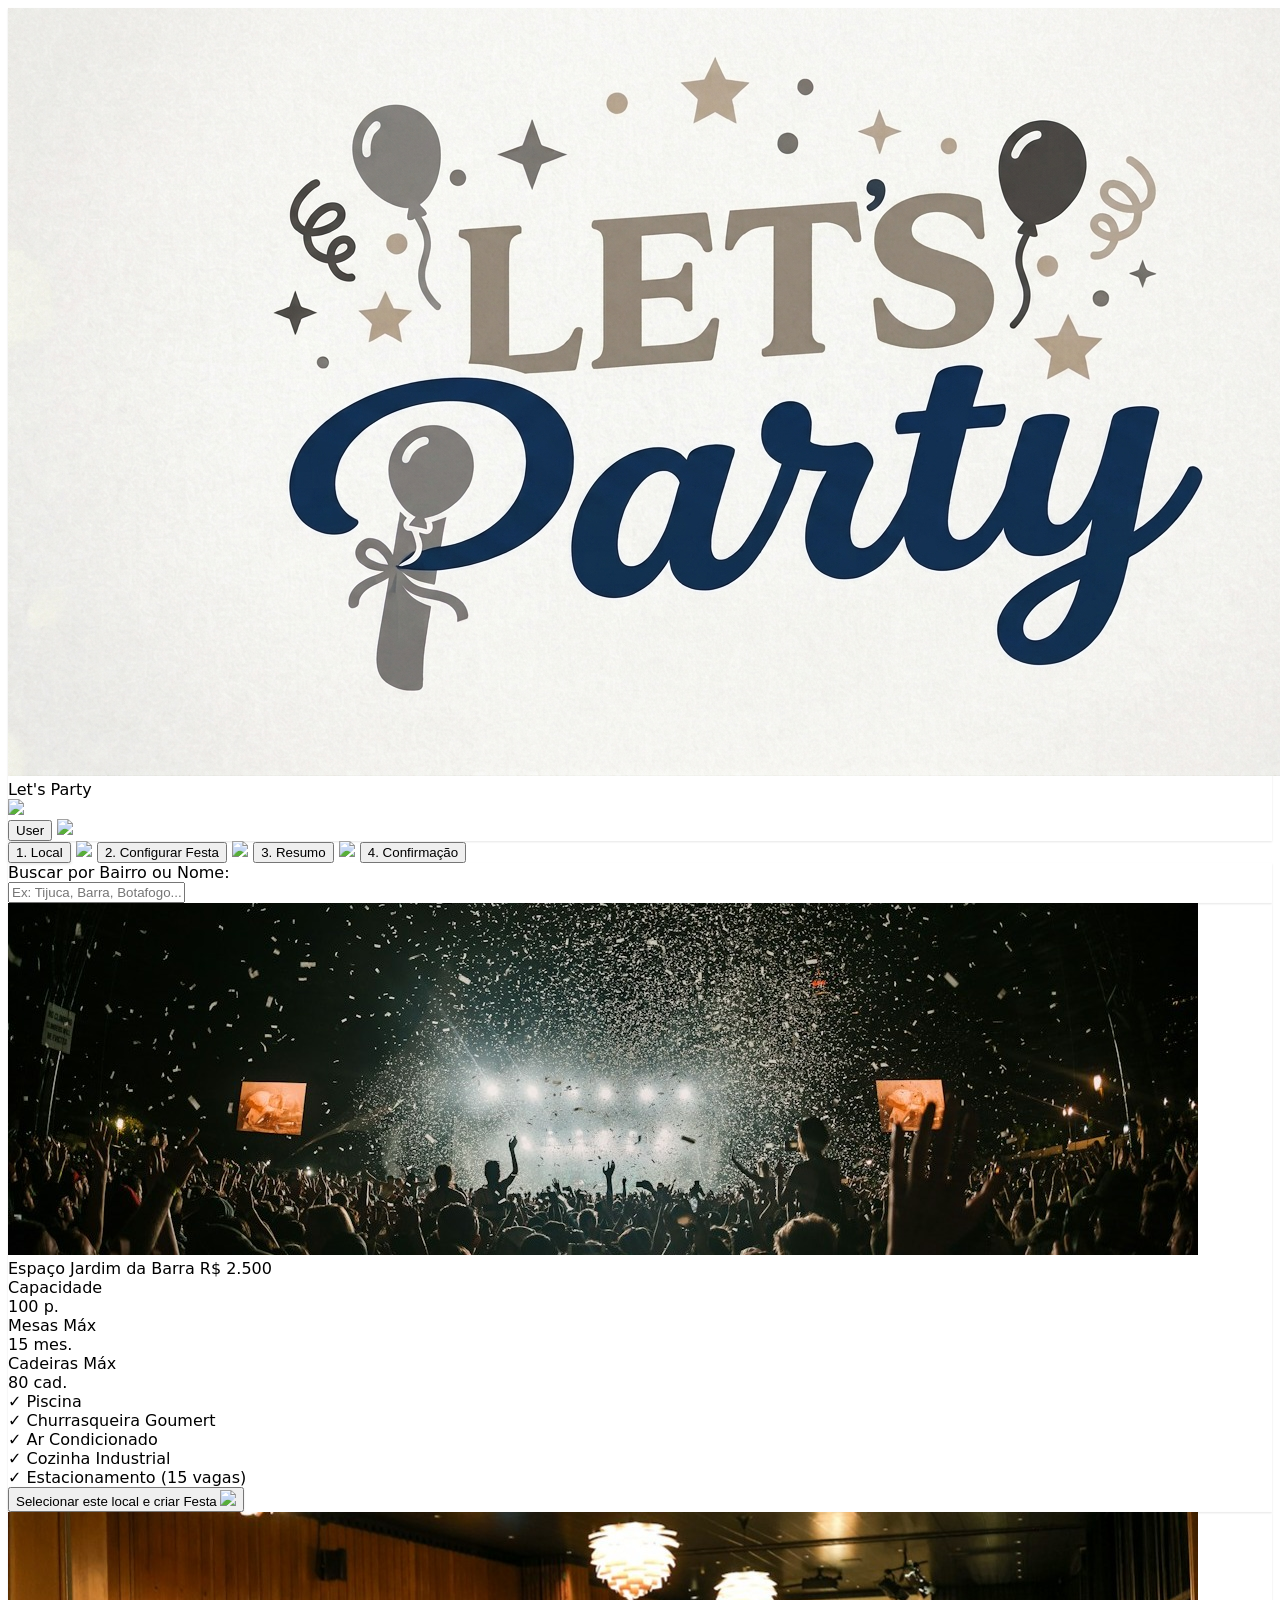
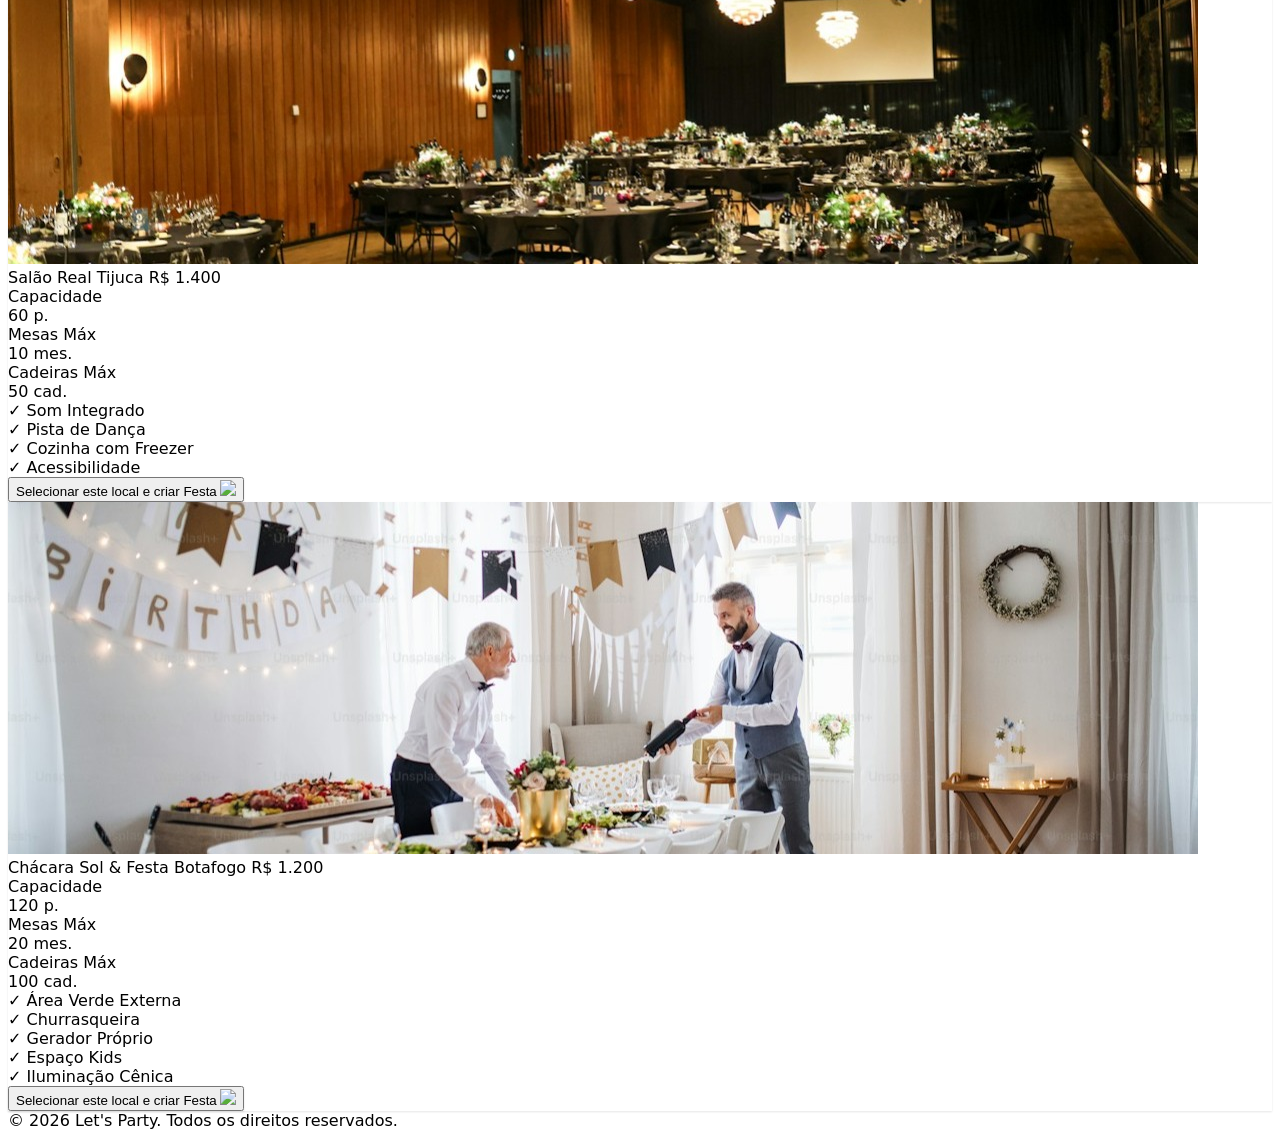
==== index.html @ 1a9d52a6 "initial commit" ====
<!DOCTYPE html>
<html lang="en">
<head>
	<meta charset="UTF-8">
	<meta name="viewport" content="width=device-width, initial-scale=1.0">
	<title> Home </title>
	<script src="https://cdn.tailwindcss.com"></script>
	<style>
		body {
			font-family: system-ui;
		}
	</style>
</head>
<body>
		<div class="flex flex-col bg-white">
		<div class="self-stretch bg-white overflow-hidden">
			<div class="flex flex-col items-center self-stretch bg-white pb-6">
				<nav class="flex justify-between items-center self-stretch bg-white pb-[1px] px-4 mb-8" style="box-shadow: 0px 1px 2px #0000001A">
					<img src="img/logo.jpg" class="w-[101px] h-14 rounded-[70px] object-fill" alt="logo">
					<div class="flex flex-col shrink-0 items-start px-3.5">
						<span class="text-zinc-900 text-sm font-bold" >
							Let's Party
						</span>
					</div>
					<div class="flex shrink-0 items-center py-0.5 px-[3px] gap-[23px]">
						<img
							src="https://storage.googleapis.com/tagjs-prod.appspot.com/v1/6r6skCPVvZ/e12zshut_expires_30_days.png" 
							class="w-[38px] h-[54px] object-fill"
						/>
						<div class="flex shrink-0 items-center py-[5px] rounded-[10px] border border-solid border-zinc-200">
							<button class="flex flex-col shrink-0 items-start bg-zinc-900 text-left py-3 px-[7px] ml-[15px] rounded-[37282700px] border-0">
								<span class="text-white text-xs font-bold" >
									User
								</span>
							</button>
							<img
								src="https://storage.googleapis.com/tagjs-prod.appspot.com/v1/6r6skCPVvZ/jqbr83jb_expires_30_days.png" 
								class="w-[30px] h-[30px] mr-1 rounded-[10px] object-fill"
							/>
						</div>
					</div>
				</nav>


				<div class="items-start self-stretch relative mb-[201px] mx-[111px]">
					<div class="flex flex-col self-stretch gap-6">
						<div class="flex items-center self-stretch bg-white py-[13px] px-1.5 mr-[26px] gap-2 rounded-xl border border-solid border-zinc-200">
							<button class="flex flex-col shrink-0 items-start bg-zinc-900 text-left py-2 px-3.5 rounded-lg border border-solid border-zinc-900" style="box-shadow: 0px 1px 3px #0000001A">
								<span class="text-white text-xs font-bold" >
									1. Local
								</span>
							</button>
							<img
								src="https://storage.googleapis.com/tagjs-prod.appspot.com/v1/6r6skCPVvZ/qtqlobre_expires_30_days.png" 
								class="w-3.5 h-3.5 rounded-xl object-fill"
							/>
							<button class="flex flex-col shrink-0 items-start bg-white text-left py-2 px-3.5 rounded-lg border border-solid border-zinc-200">
								<span class="text-zinc-900 text-xs font-bold" >
									2. Configurar Festa
								</span>
							</button>
							<img
								src="https://storage.googleapis.com/tagjs-prod.appspot.com/v1/6r6skCPVvZ/0ocfm7xq_expires_30_days.png" 
								class="w-3.5 h-3.5 rounded-xl object-fill"
							/>
							<button class="flex flex-col shrink-0 items-start bg-white text-left py-2 px-3.5 rounded-lg border border-solid border-zinc-200">
								<span class="text-zinc-900 text-xs font-bold" >
									3. Resumo
								</span>
							</button>
							<img
								src="https://storage.googleapis.com/tagjs-prod.appspot.com/v1/6r6skCPVvZ/tfhwa6js_expires_30_days.png" 
								class="w-3.5 h-3.5 rounded-xl object-fill"
							/>
							<button class="flex flex-col shrink-0 items-start bg-white text-left py-2 px-3.5 rounded-lg border border-solid border-zinc-200">
								<span class="text-zinc-900 text-xs font-bold" >
									4. Confirmação
								</span>
							</button>
						</div>
						<div class="self-stretch pt-6">
							<div class="self-stretch bg-neutral-50 pt-[37px] pb-[21px] px-[21px] mb-[75px] rounded-2xl border border-solid border-zinc-200" style="box-shadow: 0px 1px 2px #0000001A">
								<div class="flex flex-col self-stretch bg-white py-[17px] pl-[17px] gap-1 rounded-xl border border-solid border-zinc-200">
									<div class="flex flex-col items-start self-stretch">
										<span class="text-[#3F3F47] text-xs" >
											Buscar por Bairro ou Nome:
										</span>
									</div>
									<input type="text" placeholder="Ex: Tijuca, Barra, Botafogo..." class="self-stretch text-zinc-900 bg-neutral-50 text-xs py-2.5 px-[33px] rounded-lg border border-solid border-zinc-300">
								</div>
							</div>
							<div class="flex items-center self-stretch mb-[367px] gap-6">
								<div class="flex flex-1 flex-col bg-neutral-50 p-[1px] rounded-2xl border border-solid border-zinc-200" style="box-shadow: 0px 1px 2px #0000001A">
									<div class="flex flex-col items-start self-stretch">
										<img src="img/evento1.jpeg" class="w-[595px] h-44 object-fill">
										<div class="self-stretch p-5">
											<div class="flex justify-between items-center self-stretch">
												<span class="text-zinc-900 text-base font-bold" >
													Espaço Jardim da Barra
												</span>
												<span class="text-zinc-900 text-sm font-bold" >
													R$ 2.500
												</span>
											</div>
											<div class="flex items-center self-stretch pt-3 gap-[9px]">
												<div class="bg-white w-[179px] p-[9px] rounded-lg border border-solid border-zinc-200">
													<div class="flex flex-col items-center self-stretch">
														<span class="text-[#71717B] text-[11px]" >
															Capacidade
														</span>
													</div>
													<div class="flex flex-col items-center self-stretch">
														<span class="text-zinc-900 text-[11px] font-bold" >
															100 p.
														</span>
													</div>
												</div>
												<div class="bg-white w-[179px] p-[9px] rounded-lg border border-solid border-zinc-200">
													<div class="flex flex-col items-center self-stretch">
														<span class="text-[#71717B] text-[11px]" >
															Mesas Máx
														</span>
													</div>
													<div class="flex flex-col items-center self-stretch">
														<span class="text-zinc-900 text-[11px] font-bold" >
															15 mes.
														</span>
													</div>
												</div>
												<div class="bg-white w-[179px] p-[9px] rounded-lg border border-solid border-zinc-200">
													<div class="flex flex-col items-center self-stretch">
														<span class="text-[#71717B] text-[11px]" >
															Cadeiras Máx
														</span>
													</div>
													<div class="flex flex-col items-center self-stretch">
														<span class="text-zinc-900 text-[11px] font-bold" >
															80 cad.
														</span>
													</div>
												</div>
											</div>
											<div class="flex flex-col items-start self-stretch pt-3 gap-1">
												<div class="flex justify-between items-center w-[422px]">
													<div class="w-[206px]">
														<div class="flex flex-col items-start self-stretch">
															<div class="flex flex-col items-start bg-white py-[3px] px-[9px] rounded border border-solid border-zinc-200">
																<span class="text-[#3F3F47] text-[10px]" >
																	✓ Piscina
																</span>
															</div>
															<div class="flex flex-col items-end self-stretch">
																<div class="flex flex-col items-center relative">
																	<div class="flex flex-col items-start bg-white py-[3px] px-2 rounded border border-solid border-zinc-200">
																		<span class="text-[#3F3F47] text-[10px]" >
																			✓ Churrasqueira Goumert
																		</span>
																	</div>
																	<div class="flex flex-1 flex-col items-start bg-white absolute top-0 bottom-0 right-[-102px] py-[3px] px-2 rounded border border-solid border-zinc-200">
																		<span class="text-[#3F3F47] text-[10px]" >
																			✓ Ar Condicionado
																		</span>
																	</div>
																</div>
															</div>
														</div>
													</div>
													<div class="flex flex-col shrink-0 items-start bg-white py-[3px] px-2 rounded border border-solid border-zinc-200">
														<span class="text-[#3F3F47] text-[10px]" >
															✓ Cozinha Industrial
														</span>
													</div>
												</div>
												<div class="flex flex-col items-start bg-white py-[3px] px-[9px] rounded border border-solid border-zinc-200">
													<span class="text-[#3F3F47] text-[10px]" >
														✓ Estacionamento (15 vagas)
													</span>
												</div>
											</div>
										</div>
									</div>
									<button class="flex justify-center items-center self-stretch bg-zinc-900 text-left py-2.5 mb-5 mx-5 gap-2.5 rounded-xl border-0" style="box-shadow: 0px 1px 2px #0000001A;">
										<span class="text-white text-xs font-bold" >
											Selecionar este local e criar Festa
										</span>
										<img src="https://storage.googleapis.com/tagjs-prod.appspot.com/v1/6r6skCPVvZ/ioewtihy_expires_30_days.png" class="w-4 h-4 rounded-xl object-fill">
									</button>
								</div>

								<div class="flex flex-1 flex-col bg-neutral-50 p-[1px] rounded-2xl border border-solid border-zinc-200" style="box-shadow: 0px 1px 2px #0000001A">
									<div class="flex flex-col items-start self-stretch mb-[25px]">
										<img src="img/evento2.jpeg" class="w-[595px] h-44 object-fill">
										<div class="self-stretch p-5">
											<div class="flex justify-between items-center self-stretch">
												<span class="text-zinc-900 text-base font-bold" >
													Salão Real Tijuca
												</span>
												<span class="text-zinc-900 text-sm font-bold" >
													R$ 1.400
												</span>
											</div>
											<div class="flex items-center self-stretch pt-3">
												<div class="bg-white w-[179px] p-[9px] mr-2 rounded-lg border border-solid border-zinc-200">
													<div class="flex flex-col items-center self-stretch">
														<span class="text-[#71717B] text-[11px]" >
															Capacidade
														</span>
													</div>
													<div class="flex flex-col items-center self-stretch">
														<span class="text-zinc-900 text-[11px] font-bold" >
															60 p.
														</span>
													</div>
												</div>
												<div class="bg-white w-[179px] p-[9px] mr-[9px] rounded-lg border border-solid border-zinc-200">
													<div class="flex flex-col items-center self-stretch">
														<span class="text-[#71717B] text-[11px]" >
															Mesas Máx
														</span>
													</div>
													<div class="flex flex-col items-center self-stretch">
														<span class="text-zinc-900 text-[11px] font-bold" >
															10 mes.
														</span>
													</div>
												</div>
												<div class="bg-white w-[179px] p-[9px] rounded-lg border border-solid border-zinc-200">
													<div class="flex flex-col items-center self-stretch">
														<span class="text-[#71717B] text-[11px]" >
															Cadeiras Máx
														</span>
													</div>
													<div class="flex flex-col items-center self-stretch">
														<span class="text-zinc-900 text-[11px] font-bold" >
															50 cad.
														</span>
													</div>
												</div>
											</div>
											<div class="flex items-start self-stretch pt-3 gap-1">
												<div class="flex flex-col shrink-0 items-start bg-white py-[3px] px-[9px] rounded border border-solid border-zinc-200">
													<span class="text-[#3F3F47] text-[10px]" >
														✓ Som Integrado
													</span>
												</div>
												<div class="flex flex-col shrink-0 items-start bg-white py-[3px] px-[9px] rounded border border-solid border-zinc-200">
													<span class="text-[#3F3F47] text-[10px]" >
														✓ Pista de Dança
													</span>
												</div>
												<div class="flex flex-col shrink-0 items-start bg-white py-[3px] px-[9px] rounded border border-solid border-zinc-200">
													<span class="text-[#3F3F47] text-[10px]" >
														✓ Cozinha com Freezer
													</span>
												</div>
												<div class="flex flex-col shrink-0 items-start bg-white py-[3px] px-[9px] rounded border border-solid border-zinc-200">
													<span class="text-[#3F3F47] text-[10px]" >
														✓ Acessibilidade
													</span>
												</div>
											</div>
										</div>
									</div>
									<button class="flex justify-center items-center self-stretch bg-zinc-900 text-left py-2.5 mb-5 mx-5 gap-2.5 rounded-xl border-0" style="box-shadow: 0px 1px 2px #0000001A;">
										<span class="text-white text-xs font-bold" >
											Selecionar este local e criar Festa
										</span>
										<img src="https://storage.googleapis.com/tagjs-prod.appspot.com/v1/6r6skCPVvZ/abjq16r3_expires_30_days.png" class="w-4 h-4 rounded-xl object-fill">
									</button>
								</div>
							</div>
						</div>
					</div>
					
					<div class="flex flex-col bg-neutral-50 w-[597px] absolute bottom-[-51px] left-0 pt-[1px] rounded-2xl border border-solid border-zinc-200" style="box-shadow: 0px 1px 2px #0000001A">
						<div class="flex flex-col items-start self-stretch mx-[1px]">
							<img src="img/evento3.jpeg" class="w-[595px] h-44 object-fill">
							<div class="self-stretch p-5">
								<div class="flex justify-between items-center self-stretch">
									<span class="text-zinc-900 text-base font-bold" >
										Chácara Sol &amp; Festa Botafogo
									</span>
									<span class="text-zinc-900 text-sm font-bold" >
										R$ 1.200
									</span>
								</div>
								<div class="flex items-center self-stretch pt-3 gap-[9px]">
									<div class="bg-white w-[179px] p-[9px] rounded-lg border border-solid border-zinc-200">
										<div class="flex flex-col items-center self-stretch">
											<span class="text-[#71717B] text-[11px]" >
												Capacidade
											</span>
										</div>
										<div class="flex flex-col items-center self-stretch">
											<span class="text-zinc-900 text-[11px] font-bold" >
												120 p.
											</span>
										</div>
									</div>
									<div class="bg-white w-[179px] p-[9px] rounded-lg border border-solid border-zinc-200">
										<div class="flex flex-col items-center self-stretch">
											<span class="text-[#71717B] text-[11px]" >
												Mesas Máx
											</span>
										</div>
										<div class="flex flex-col items-center self-stretch">
											<span class="text-zinc-900 text-[11px] font-bold" >
												20 mes.
											</span>
										</div>
									</div>
									<div class="bg-white w-[179px] p-[9px] rounded-lg border border-solid border-zinc-200">
										<div class="flex flex-col items-center self-stretch">
											<span class="text-[#71717B] text-[11px]" >
												Cadeiras Máx
											</span>
										</div>
										<div class="flex flex-col items-center self-stretch">
											<span class="text-zinc-900 text-[11px] font-bold" >
												100 cad.
											</span>
										</div>
									</div>
								</div>
								<div class="flex items-start self-stretch pt-3 gap-1">
									<div class="flex flex-col shrink-0 items-start bg-white py-[3px] px-[9px] rounded border border-solid border-zinc-200">
										<span class="text-[#3F3F47] text-[10px]" >
											✓ Área Verde Externa
										</span>
									</div>
									<div class="flex flex-col shrink-0 items-start bg-white py-[3px] px-[9px] rounded border border-solid border-zinc-200">
										<span class="text-[#3F3F47] text-[10px]" >
											✓ Churrasqueira
										</span>
									</div>
									<div class="flex flex-col shrink-0 items-start bg-white py-[3px] px-[9px] rounded border border-solid border-zinc-200">
										<span class="text-[#3F3F47] text-[10px]" >
											✓ Gerador Próprio
										</span>
									</div>
									<div class="flex flex-col shrink-0 items-start bg-white py-[3px] px-[9px] rounded border border-solid border-zinc-200">
										<span class="text-[#3F3F47] text-[10px]" >
											✓ Espaço Kids
										</span>
									</div>
									<div class="flex flex-col shrink-0 items-start bg-white py-[3px] px-[9px] rounded border border-solid border-zinc-200">
										<span class="text-[#3F3F47] text-[10px]" >
											✓ Iluminação Cênica
										</span>
									</div>
								</div>
							</div>
						</div>
						<button class="flex justify-center items-center self-stretch bg-zinc-900 text-left py-2.5 mb-[21px] mx-[21px] gap-2.5 rounded-xl border-0" style="box-shadow: 0px 1px 2px #0000001A;">
							<span class="text-white text-xs font-bold">
								Selecionar este local e criar Festa
							</span>
							<img src="https://storage.googleapis.com/tagjs-prod.appspot.com/v1/6r6skCPVvZ/abjq16r3_expires_30_days.png" class="w-4 h-4 rounded-xl object-fill">
						</button>
					</div>
				</div>
				<span class="text-black text-xs font-bold" >
					© 2026 Let's Party. Todos os direitos reservados.
				</span>
			</div>
		</div>
	</div>
</body>
</html>
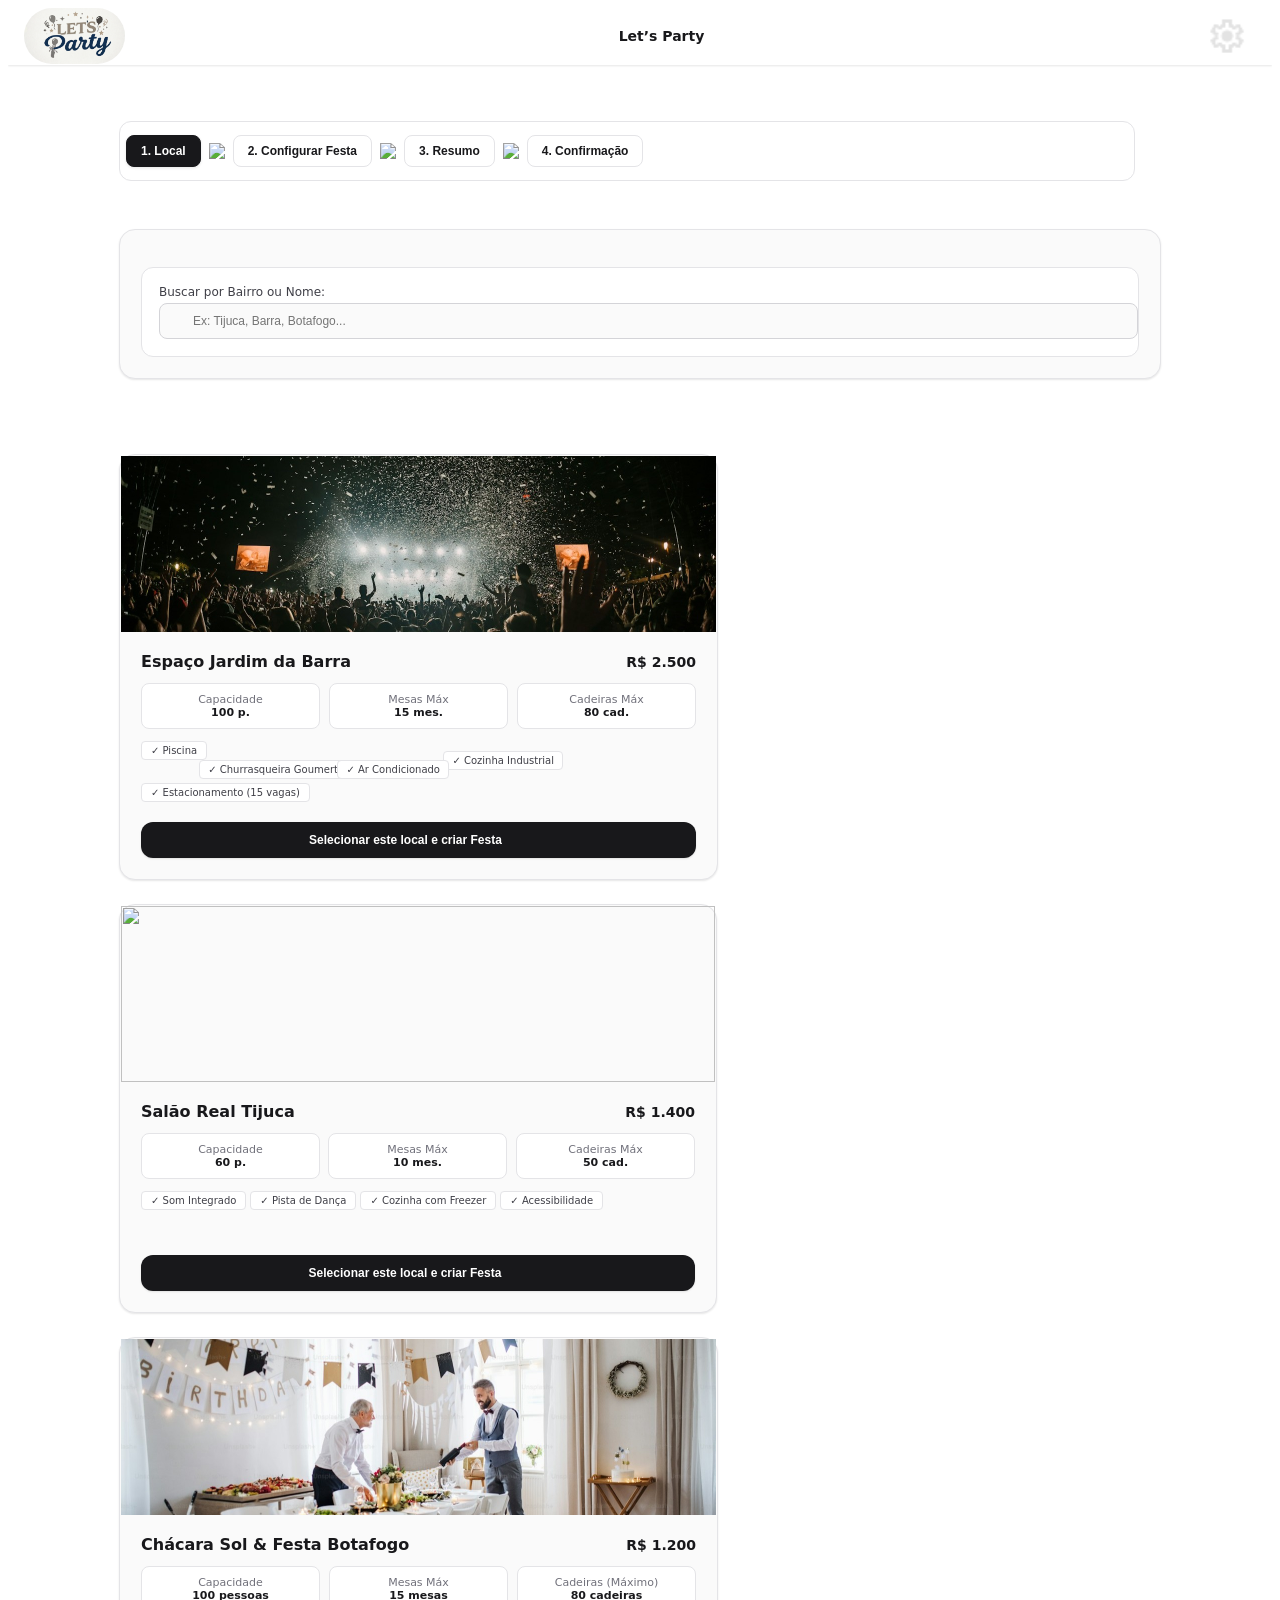
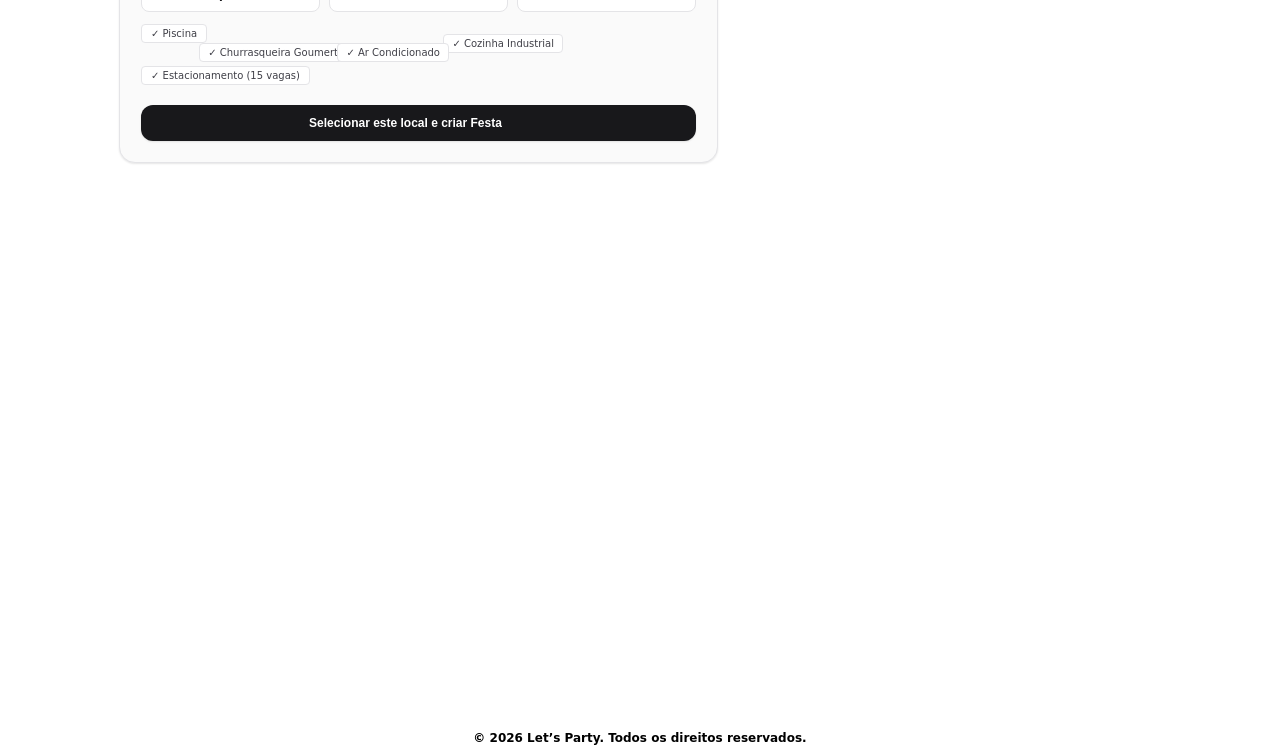
==== commit b62bdf2a: "consertando o html/css do figma" ====
--- a/index.html
+++ b/index.html
@@ -3,161 +3,631 @@
 <head>
 	<meta charset="UTF-8">
 	<meta name="viewport" content="width=device-width, initial-scale=1.0">
-	<title> Home </title>
-	<script src="https://cdn.tailwindcss.com"></script>
+	<title>Let's Party </title>
 	<style>
 		body {
 			font-family: system-ui;
 		}
+		/* .absolute-column {
+			position: absolute;
+			bottom: -51px;
+			left: 0px;
+			width: 597px;
+			box-sizing: border-box;
+			display: flex;
+			flex-direction: column;
+			background: #FAFAFA;
+			border-radius: 16px;
+			border: 1px solid #E4E4E7;
+			padding-top: 1px;
+			box-shadow: 0px 1px 2px #0000001A;
+		} */
+		.absolute-view {
+			position: absolute;
+			top: 0px;
+			bottom: 0;
+			right: -102px;
+			flex: 1;
+			display: flex;
+			flex-direction: column;
+			align-items: flex-start;
+			background: #FFFFFF;
+			border-radius: 4px;
+			border: 1px solid #E4E4E7;
+			padding: 3px 8px;
+		}
+		.button {
+			flex-shrink: 0;
+			display: flex;
+			flex-direction: column;
+			align-items: flex-start;
+			background: #18181B;
+			border-radius: 37282700px;
+			border: none;
+			padding: 12px 7px;
+			margin-left: 15px;
+			text-align: left;
+		}
+		.button2 {
+			flex-shrink: 0;
+			display: flex;
+			flex-direction: column;
+			align-items: flex-start;
+			background: #18181B;
+			border-radius: 8px;
+			border: 1px solid #18181B;
+			padding: 8px 14px;
+			box-shadow: 0px 1px 3px #0000001A;
+			text-align: left;
+		}
+		.button3 {
+			flex-shrink: 0;
+			display: flex;
+			flex-direction: column;
+			align-items: flex-start;
+			background: #FFFFFF;
+			border-radius: 8px;
+			border: 1px solid #E4E4E7;
+			padding: 8px 14px;
+			text-align: left;
+		}
+		.button-row-view {
+			align-self: stretch;
+			display: flex;
+			justify-content: center;
+			align-items: center;
+			background: #18181B;
+			border-radius: 12px;
+			border: none;
+			padding-top: 10px;
+			padding-bottom: 10px;
+			margin-bottom: 20px;
+			margin-left: 20px;
+			margin-right: 20px;
+			gap: 10px;
+			box-shadow: 0px 1px 2px #0000001A;
+			text-align: left;
+		}
+		.button-row-view2 {
+			align-self: stretch;
+			display: flex;
+			justify-content: center;
+			align-items: center;
+			background: #18181B;
+			border-radius: 12px;
+			border: none;
+			padding-top: 10px;
+			padding-bottom: 10px;
+			margin-bottom: 21px;
+			margin-left: 21px;
+			margin-right: 21px;
+			gap: 10px;
+			box-shadow: 0px 1px 2px #0000001A;
+			text-align: left;
+		}
+		.column {
+			align-self: stretch;
+			display: flex;
+			flex-direction: column;
+			align-items: center;
+			background: #FFFFFF;
+			padding-bottom: 24px;
+		}
+		.column2 {
+			align-self: stretch;
+			align-items: flex-start;
+			margin-bottom: 201px;
+			margin-left: 111px;
+			margin-right: 111px;
+			position: relative;
+		}
+		.column3 {
+			align-self: stretch;
+			display: flex;
+			flex-direction: column;
+			gap: 24px;
+		}
+		.column4 {
+			align-self: stretch;
+			padding-top: 24px;
+		}
+		.column5 {
+			align-self: stretch;
+			display: flex;
+			flex-direction: column;
+			background: #FFFFFF;
+			border-radius: 12px;
+			border: 1px solid #E4E4E7;
+			padding-top: 17px;
+			padding-bottom: 17px;
+			padding-left: 17px;
+			gap: 4px;
+		}
+		.column6 {
+			display: flex;
+			flex-direction: column;
+			weight: auto ;
+			background: #FAFAFA;
+			border-radius: 16px;
+			border: 1px solid #E4E4E7;
+			padding: 1px;
+			box-shadow: 0px 1px 2px #0000001A;
+		}
+		.column7 {
+			align-self: stretch;
+			display: flex;
+			flex-direction: column;
+			align-items: flex-start;
+		}
+		.column8 {
+			align-self: stretch;
+			padding: 20px;
+		}
+		.column9 {
+			width: 179px;
+			box-sizing: border-box;
+			background: #FFFFFF;
+			border-radius: 8px;
+			border: 1px solid #E4E4E7;
+			padding: 9px;
+		}
+		.column10 {
+			align-self: stretch;
+			display: flex;
+			flex-direction: column;
+			align-items: flex-start;
+			padding-top: 12px;
+			gap: 4px;
+		}
+		.column11 {
+			display: flex;
+			flex-direction: column;
+			align-items: center;
+			position: relative;
+		}
+		.column12 {
+			align-self: stretch;
+			display: flex;
+			flex-direction: column;
+			align-items: flex-start;
+			margin-bottom: 25px;
+		}
+		.column13 {
+			width: 179px;
+			box-sizing: border-box;
+			background: #FFFFFF;
+			border-radius: 8px;
+			border: 1px solid #E4E4E7;
+			padding: 9px;
+			margin-right: 8px;
+		}
+		.column14 {
+			width: 179px;
+			box-sizing: border-box;
+			background: #FFFFFF;
+			border-radius: 8px;
+			border: 1px solid #E4E4E7;
+			padding: 9px;
+			margin-right: 9px;
+		}
+		.column15 {
+			align-self: stretch;
+			display: flex;
+			flex-direction: column;
+			align-items: flex-start;
+			margin-left: 1px;
+			margin-right: 1px;
+		}
+		.contain {
+			display: flex;
+			flex-direction: column;
+			background: #FFFFFF;
+		}
+		.image {
+			border-radius: 70px;
+			width: 101px;
+			height: 56px;
+			object-fit: fill;
+		}
+		.img_config {
+			width: 40px;
+			height: auto;
+			color: #000000;
+		}
+		.image3 {
+			border-radius: 10px;
+			width: 30px;
+			height: 30px;
+			margin-right: 4px;
+			object-fit: fill;
+		}
+		/* .image4 {
+			border-radius: 12px;
+			width: 14px;
+			height: 14px;
+			object-fit: fill;
+		} */
+		.img_evento {
+			width: 100%;
+			height: 176px;
+			object-fit: fill;
+		}
+		.image6 {
+			border-radius: 12px;
+			width: 16px;
+			height: 16px;
+			object-fit: fill;
+		}
+		.input {
+			color: #18181B;
+			font-size: 12px;
+			align-self: stretch;
+			background: #FAFAFA;
+			border-radius: 8px;
+			border: 1px solid #D4D4D8;
+			padding: 10px 33px;
+		}
+		.row-view {
+			align-self: stretch;
+			display: flex;
+			justify-content: space-between;
+			align-items: center;
+			background: #FFFFFF;
+			padding-bottom: 1px;
+			padding-left: 16px;
+			padding-right: 16px;
+			margin-bottom: 32px;
+			box-shadow: 0px 1px 2px #0000001A;
+		}
+		.row-view2 {
+			flex-shrink: 0;
+			display: flex;
+			align-items: center;
+			padding-left: 9px;
+			padding-right: 9px;
+			gap: 15px;
+		}
+		.row-view3 {
+			flex-shrink: 0;
+			display: flex;
+			align-items: center;
+			border-radius: 10px;
+			border: 1px solid #E4E4E7;
+			padding-top: 5px;
+			padding-bottom: 5px;
+		}
+		.row-view4 {
+			align-self: stretch;
+			display: flex;
+			align-items: center;
+			background: #FFFFFF;
+			border-radius: 12px;
+			border: 1px solid #E4E4E7;
+			padding: 13px 6px;
+			margin-right: 26px;
+			gap: 8px;
+		}
+		.container_eventos {
+			display: flex;
+			flex-wrap: wrap;
+			align-items: center;
+			margin-bottom: 367px;
+			gap: 24px;
+		}
+		.row-view6 {
+			align-self: stretch;
+			display: flex;
+			justify-content: space-between;
+			align-items: center;
+		}
+		.row-view7 {
+			align-self: stretch;
+			display: flex;
+			align-items: center;
+			padding-top: 12px;
+			gap: 9px;
+		}
+		.row-view8 {
+			width: 422px;
+			display: flex;
+			justify-content: space-between;
+			align-items: center;
+		}
+		.row-view9 {
+			align-self: stretch;
+			display: flex;
+			align-items: center;
+			padding-top: 12px;
+		}
+		.row-view10 {
+			align-self: stretch;
+			display: flex;
+			align-items: flex-start;
+			padding-top: 12px;
+			gap: 4px;
+		}
+		.text {
+			color: #18181B;
+			font-size: 14px;
+			font-weight: bold;
+		}
+		.text2 {
+			color: #FFFFFF;
+			font-size: 12px;
+			font-weight: bold;
+		}
+		.text3 {
+			color: #18181B;
+			font-size: 12px;
+			font-weight: bold;
+		}
+		.text4 {
+			color: #3F3F47;
+			font-size: 12px;
+		}
+		.text5 {
+			color: #18181B;
+			font-size: 16px;
+			font-weight: bold;
+		}
+		.text6 {
+			color: #71717B;
+			font-size: 11px;
+		}
+		.text7 {
+			color: #18181B;
+			font-size: 11px;
+			font-weight: bold;
+		}
+		.text8 {
+			color: #3F3F47;
+			font-size: 10px;
+		}
+		footer{
+			display: flex;
+    		justify-content: center;
+		}
+		.text-footer {
+			color: #000000;
+			font-size: 12px;
+			font-weight: bold;
+		}
+		.view {
+			overflow: hidden;
+			align-self: stretch;
+			background: #FFFFFF;
+		}
+		.view2 {
+			flex-shrink: 0;
+			display: flex;
+			flex-direction: column;
+			align-items: flex-start;
+			padding-left: 14px;
+			padding-right: 14px;
+		}
+		.view3 {
+			align-self: stretch;
+			background: #FAFAFA;
+			border-radius: 16px;
+			border: 1px solid #E4E4E7;
+			padding: 37px 21px 21px 21px;
+			margin-bottom: 75px;
+			box-shadow: 0px 1px 2px #0000001A;
+		}
+		.view4 {
+			align-self: stretch;
+			display: flex;
+			flex-direction: column;
+			align-items: flex-start;
+		}
+		.view5 {
+			display: flex;
+			flex-direction: column;
+			align-items: center;
+		}
+		.view6 {
+			width: 206px;
+		}
+		.view7 {
+			display: flex;
+			flex-direction: column;
+			align-items: flex-start;
+			background: #FFFFFF;
+			border-radius: 4px;
+			border: 1px solid #E4E4E7;
+			padding: 3px 9px;
+		}
+		.view8 {
+			align-self: stretch;
+			display: flex;
+			flex-direction: column;
+			align-items: flex-end;
+		}
+		.view9 {
+			display: flex;
+			flex-direction: column;
+			align-items: flex-start;
+			background: #FFFFFF;
+			border-radius: 4px;
+			border: 1px solid #E4E4E7;
+			padding: 3px 8px;
+		}
+		.view10 {
+			flex-shrink: 0;
+			display: flex;
+			flex-direction: column;
+			align-items: flex-start;
+			background: #FFFFFF;
+			border-radius: 4px;
+			border: 1px solid #E4E4E7;
+			padding: 3px 8px;
+		}
+		.view11 {
+			flex-shrink: 0;
+			display: flex;
+			flex-direction: column;
+			align-items: flex-start;
+			background: #FFFFFF;
+			border-radius: 4px;
+			border: 1px solid #E4E4E7;
+			padding: 3px 9px;
+		}
 	</style>
 </head>
 <body>
-		<div class="flex flex-col bg-white">
-		<div class="self-stretch bg-white overflow-hidden">
-			<div class="flex flex-col items-center self-stretch bg-white pb-6">
-				<nav class="flex justify-between items-center self-stretch bg-white pb-[1px] px-4 mb-8" style="box-shadow: 0px 1px 2px #0000001A">
-					<img src="img/logo.jpg" class="w-[101px] h-14 rounded-[70px] object-fill" alt="logo">
-					<div class="flex flex-col shrink-0 items-start px-3.5">
-						<span class="text-zinc-900 text-sm font-bold" >
-							Let's Party
-						</span>
-					</div>
-					<div class="flex shrink-0 items-center py-0.5 px-[3px] gap-[23px]">
+	<div class="contain">
+		<div class="view">
+			<header>
+				<nav class="column">
+					<div class="row-view">
 						<img
-							src="https://storage.googleapis.com/tagjs-prod.appspot.com/v1/6r6skCPVvZ/e12zshut_expires_30_days.png" 
-							class="w-[38px] h-[54px] object-fill"
+							src="img/logo.jpg" 
+							class="image"
 						/>
-						<div class="flex shrink-0 items-center py-[5px] rounded-[10px] border border-solid border-zinc-200">
-							<button class="flex flex-col shrink-0 items-start bg-zinc-900 text-left py-3 px-[7px] ml-[15px] rounded-[37282700px] border-0">
-								<span class="text-white text-xs font-bold" >
-									User
-								</span>
-							</button>
+						<div class="view2">
+							<span class="text" >
+								Let’s Party
+							</span>
+						</div>
+						<div class="row-view2">
 							<img
-								src="https://storage.googleapis.com/tagjs-prod.appspot.com/v1/6r6skCPVvZ/jqbr83jb_expires_30_days.png" 
-								class="w-[30px] h-[30px] mr-1 rounded-[10px] object-fill"
+								src="img/config.png" 
+								class="img_config"
 							/>
+
 						</div>
-					</div>
-				</nav>
-
-
-				<div class="items-start self-stretch relative mb-[201px] mx-[111px]">
-					<div class="flex flex-col self-stretch gap-6">
-						<div class="flex items-center self-stretch bg-white py-[13px] px-1.5 mr-[26px] gap-2 rounded-xl border border-solid border-zinc-200">
-							<button class="flex flex-col shrink-0 items-start bg-zinc-900 text-left py-2 px-3.5 rounded-lg border border-solid border-zinc-900" style="box-shadow: 0px 1px 3px #0000001A">
-								<span class="text-white text-xs font-bold" >
+					</nav>
+				</header>
+				<main class="column2">
+					<div class="column3">
+						<div class="row-view4">
+							<button class="button2"
+								>
+								<span class="text2" >
 									1. Local
 								</span>
 							</button>
 							<img
-								src="https://storage.googleapis.com/tagjs-prod.appspot.com/v1/6r6skCPVvZ/qtqlobre_expires_30_days.png" 
-								class="w-3.5 h-3.5 rounded-xl object-fill"
+								src="https://storage.googleapis.com/tagjs-prod.appspot.com/v1/6r6skCPVvZ/fmincxkt_expires_30_days.png" 
+								class="image4"
 							/>
-							<button class="flex flex-col shrink-0 items-start bg-white text-left py-2 px-3.5 rounded-lg border border-solid border-zinc-200">
-								<span class="text-zinc-900 text-xs font-bold" >
+							<button class="button3"
+								>
+								<span class="text3" >
 									2. Configurar Festa
 								</span>
 							</button>
 							<img
-								src="https://storage.googleapis.com/tagjs-prod.appspot.com/v1/6r6skCPVvZ/0ocfm7xq_expires_30_days.png" 
-								class="w-3.5 h-3.5 rounded-xl object-fill"
+								src="https://storage.googleapis.com/tagjs-prod.appspot.com/v1/6r6skCPVvZ/qkb6jyvr_expires_30_days.png" 
+								class="image4"
 							/>
-							<button class="flex flex-col shrink-0 items-start bg-white text-left py-2 px-3.5 rounded-lg border border-solid border-zinc-200">
-								<span class="text-zinc-900 text-xs font-bold" >
+							<button class="button3"
+								>
+								<span class="text3" >
 									3. Resumo
 								</span>
 							</button>
 							<img
-								src="https://storage.googleapis.com/tagjs-prod.appspot.com/v1/6r6skCPVvZ/tfhwa6js_expires_30_days.png" 
-								class="w-3.5 h-3.5 rounded-xl object-fill"
+								src="https://storage.googleapis.com/tagjs-prod.appspot.com/v1/6r6skCPVvZ/bkuwe3r6_expires_30_days.png" 
+								class="image4"
 							/>
-							<button class="flex flex-col shrink-0 items-start bg-white text-left py-2 px-3.5 rounded-lg border border-solid border-zinc-200">
-								<span class="text-zinc-900 text-xs font-bold" >
+							<button class="button3"
+								>
+								<span class="text3" >
 									4. Confirmação
 								</span>
 							</button>
 						</div>
-						<div class="self-stretch pt-6">
-							<div class="self-stretch bg-neutral-50 pt-[37px] pb-[21px] px-[21px] mb-[75px] rounded-2xl border border-solid border-zinc-200" style="box-shadow: 0px 1px 2px #0000001A">
-								<div class="flex flex-col self-stretch bg-white py-[17px] pl-[17px] gap-1 rounded-xl border border-solid border-zinc-200">
-									<div class="flex flex-col items-start self-stretch">
-										<span class="text-[#3F3F47] text-xs" >
+						<div class="column4">
+							<div class="view3">
+								<div class="column5">
+									<div class="view4">
+										<span class="text4" >
 											Buscar por Bairro ou Nome:
 										</span>
 									</div>
-									<input type="text" placeholder="Ex: Tijuca, Barra, Botafogo..." class="self-stretch text-zinc-900 bg-neutral-50 text-xs py-2.5 px-[33px] rounded-lg border border-solid border-zinc-300">
+									<input
+										type="text"
+										placeholder="Ex: Tijuca, Barra, Botafogo..."
+										class="input"
+									/>
 								</div>
 							</div>
-							<div class="flex items-center self-stretch mb-[367px] gap-6">
-								<div class="flex flex-1 flex-col bg-neutral-50 p-[1px] rounded-2xl border border-solid border-zinc-200" style="box-shadow: 0px 1px 2px #0000001A">
-									<div class="flex flex-col items-start self-stretch">
-										<img src="img/evento1.jpeg" class="w-[595px] h-44 object-fill">
-										<div class="self-stretch p-5">
-											<div class="flex justify-between items-center self-stretch">
-												<span class="text-zinc-900 text-base font-bold" >
+
+							
+							<div class="container_eventos">
+								<!-- Card 1 -->
+								<div class="column6">
+									<div class="column7">
+										<img
+											src="img/evento1.jpeg" 
+											class="img_evento"
+										/>
+										<div class="column8">
+											<div class="row-view6">
+												<span class="text5" >
 													Espaço Jardim da Barra
 												</span>
-												<span class="text-zinc-900 text-sm font-bold" >
+												<span class="text" >
 													R$ 2.500
 												</span>
 											</div>
-											<div class="flex items-center self-stretch pt-3 gap-[9px]">
-												<div class="bg-white w-[179px] p-[9px] rounded-lg border border-solid border-zinc-200">
-													<div class="flex flex-col items-center self-stretch">
-														<span class="text-[#71717B] text-[11px]" >
+											<div class="row-view7">
+												<div class="column9">
+													<div class="view5">
+														<span class="text6" >
 															Capacidade
 														</span>
 													</div>
-													<div class="flex flex-col items-center self-stretch">
-														<span class="text-zinc-900 text-[11px] font-bold" >
+													<div class="view5">
+														<span class="text7" >
 															100 p.
 														</span>
 													</div>
 												</div>
-												<div class="bg-white w-[179px] p-[9px] rounded-lg border border-solid border-zinc-200">
-													<div class="flex flex-col items-center self-stretch">
-														<span class="text-[#71717B] text-[11px]" >
+												<div class="column9">
+													<div class="view5">
+														<span class="text6" >
 															Mesas Máx
 														</span>
 													</div>
-													<div class="flex flex-col items-center self-stretch">
-														<span class="text-zinc-900 text-[11px] font-bold" >
+													<div class="view5">
+														<span class="text7" >
 															15 mes.
 														</span>
 													</div>
 												</div>
-												<div class="bg-white w-[179px] p-[9px] rounded-lg border border-solid border-zinc-200">
-													<div class="flex flex-col items-center self-stretch">
-														<span class="text-[#71717B] text-[11px]" >
+												<div class="column9">
+													<div class="view5">
+														<span class="text6" >
 															Cadeiras Máx
 														</span>
 													</div>
-													<div class="flex flex-col items-center self-stretch">
-														<span class="text-zinc-900 text-[11px] font-bold" >
+													<div class="view5">
+														<span class="text7" >
 															80 cad.
 														</span>
 													</div>
 												</div>
 											</div>
-											<div class="flex flex-col items-start self-stretch pt-3 gap-1">
-												<div class="flex justify-between items-center w-[422px]">
-													<div class="w-[206px]">
-														<div class="flex flex-col items-start self-stretch">
-															<div class="flex flex-col items-start bg-white py-[3px] px-[9px] rounded border border-solid border-zinc-200">
-																<span class="text-[#3F3F47] text-[10px]" >
+											<div class="column10">
+												<div class="row-view8">
+													<div class="view6">
+														<div class="column7">
+															<div class="view7">
+																<span class="text8" >
 																	✓ Piscina
 																</span>
 															</div>
-															<div class="flex flex-col items-end self-stretch">
-																<div class="flex flex-col items-center relative">
-																	<div class="flex flex-col items-start bg-white py-[3px] px-2 rounded border border-solid border-zinc-200">
-																		<span class="text-[#3F3F47] text-[10px]" >
+															<div class="view8">
+																<div class="column11">
+																	<div class="view9">
+																		<span class="text8" >
 																			✓ Churrasqueira Goumert
 																		</span>
 																	</div>
-																	<div class="flex flex-1 flex-col items-start bg-white absolute top-0 bottom-0 right-[-102px] py-[3px] px-2 rounded border border-solid border-zinc-200">
-																		<span class="text-[#3F3F47] text-[10px]" >
+																	<div class="absolute-view">
+																		<span class="text8" >
 																			✓ Ar Condicionado
 																		</span>
 																	</div>
@@ -165,205 +635,334 @@
 															</div>
 														</div>
 													</div>
-													<div class="flex flex-col shrink-0 items-start bg-white py-[3px] px-2 rounded border border-solid border-zinc-200">
-														<span class="text-[#3F3F47] text-[10px]" >
+													<div class="view10">
+														<span class="text8" >
 															✓ Cozinha Industrial
 														</span>
 													</div>
 												</div>
-												<div class="flex flex-col items-start bg-white py-[3px] px-[9px] rounded border border-solid border-zinc-200">
-													<span class="text-[#3F3F47] text-[10px]" >
+												<div class="view7">
+													<span class="text8" >
 														✓ Estacionamento (15 vagas)
 													</span>
 												</div>
 											</div>
 										</div>
 									</div>
-									<button class="flex justify-center items-center self-stretch bg-zinc-900 text-left py-2.5 mb-5 mx-5 gap-2.5 rounded-xl border-0" style="box-shadow: 0px 1px 2px #0000001A;">
-										<span class="text-white text-xs font-bold" >
+									<button class="button-row-view"
+										>
+										<span class="text2" >
 											Selecionar este local e criar Festa
 										</span>
-										<img src="https://storage.googleapis.com/tagjs-prod.appspot.com/v1/6r6skCPVvZ/ioewtihy_expires_30_days.png" class="w-4 h-4 rounded-xl object-fill">
+										<img
+											src="https://storage.googleapis.com/tagjs-prod.appspot.com/v1/6r6skCPVvZ/1iymblr9_expires_30_days.png" 
+											class="image6"
+										/>
 									</button>
 								</div>
 
-								<div class="flex flex-1 flex-col bg-neutral-50 p-[1px] rounded-2xl border border-solid border-zinc-200" style="box-shadow: 0px 1px 2px #0000001A">
-									<div class="flex flex-col items-start self-stretch mb-[25px]">
-										<img src="img/evento2.jpeg" class="w-[595px] h-44 object-fill">
-										<div class="self-stretch p-5">
-											<div class="flex justify-between items-center self-stretch">
-												<span class="text-zinc-900 text-base font-bold" >
+
+								<!-- Card 2 -->
+								<div class="column6">
+									<div class="column12">
+										<img
+											src="https://storage.googleapis.com/tagjs-prod.appspot.com/v1/6r6skCPVvZ/4ckgtska_expires_30_days.png" 
+											class="img_evento"
+										/>
+										<div class="column8">
+											<div class="row-view6">
+												<span class="text5" >
 													Salão Real Tijuca
 												</span>
-												<span class="text-zinc-900 text-sm font-bold" >
+												<span class="text" >
 													R$ 1.400
 												</span>
 											</div>
-											<div class="flex items-center self-stretch pt-3">
-												<div class="bg-white w-[179px] p-[9px] mr-2 rounded-lg border border-solid border-zinc-200">
-													<div class="flex flex-col items-center self-stretch">
-														<span class="text-[#71717B] text-[11px]" >
+											<div class="row-view9">
+												<div class="column13">
+													<div class="view5">
+														<span class="text6" >
 															Capacidade
 														</span>
 													</div>
-													<div class="flex flex-col items-center self-stretch">
-														<span class="text-zinc-900 text-[11px] font-bold" >
+													<div class="view5">
+														<span class="text7" >
 															60 p.
 														</span>
 													</div>
 												</div>
-												<div class="bg-white w-[179px] p-[9px] mr-[9px] rounded-lg border border-solid border-zinc-200">
-													<div class="flex flex-col items-center self-stretch">
-														<span class="text-[#71717B] text-[11px]" >
+												<div class="column14">
+													<div class="view5">
+														<span class="text6" >
 															Mesas Máx
 														</span>
 													</div>
-													<div class="flex flex-col items-center self-stretch">
-														<span class="text-zinc-900 text-[11px] font-bold" >
+													<div class="view5">
+														<span class="text7" >
 															10 mes.
 														</span>
 													</div>
 												</div>
-												<div class="bg-white w-[179px] p-[9px] rounded-lg border border-solid border-zinc-200">
-													<div class="flex flex-col items-center self-stretch">
-														<span class="text-[#71717B] text-[11px]" >
+												<div class="column9">
+													<div class="view5">
+														<span class="text6" >
 															Cadeiras Máx
 														</span>
 													</div>
-													<div class="flex flex-col items-center self-stretch">
-														<span class="text-zinc-900 text-[11px] font-bold" >
+													<div class="view5">
+														<span class="text7" >
 															50 cad.
 														</span>
 													</div>
 												</div>
 											</div>
-											<div class="flex items-start self-stretch pt-3 gap-1">
-												<div class="flex flex-col shrink-0 items-start bg-white py-[3px] px-[9px] rounded border border-solid border-zinc-200">
-													<span class="text-[#3F3F47] text-[10px]" >
+											<div class="row-view10">
+												<div class="view11">
+													<span class="text8" >
 														✓ Som Integrado
 													</span>
 												</div>
-												<div class="flex flex-col shrink-0 items-start bg-white py-[3px] px-[9px] rounded border border-solid border-zinc-200">
-													<span class="text-[#3F3F47] text-[10px]" >
+												<div class="view11">
+													<span class="text8" >
 														✓ Pista de Dança
 													</span>
 												</div>
-												<div class="flex flex-col shrink-0 items-start bg-white py-[3px] px-[9px] rounded border border-solid border-zinc-200">
-													<span class="text-[#3F3F47] text-[10px]" >
+												<div class="view11">
+													<span class="text8" >
 														✓ Cozinha com Freezer
 													</span>
 												</div>
-												<div class="flex flex-col shrink-0 items-start bg-white py-[3px] px-[9px] rounded border border-solid border-zinc-200">
-													<span class="text-[#3F3F47] text-[10px]" >
+												<div class="view11">
+													<span class="text8" >
 														✓ Acessibilidade
 													</span>
 												</div>
 											</div>
 										</div>
 									</div>
-									<button class="flex justify-center items-center self-stretch bg-zinc-900 text-left py-2.5 mb-5 mx-5 gap-2.5 rounded-xl border-0" style="box-shadow: 0px 1px 2px #0000001A;">
-										<span class="text-white text-xs font-bold" >
+									<button class="button-row-view"
+										>
+										<span class="text2" >
 											Selecionar este local e criar Festa
 										</span>
-										<img src="https://storage.googleapis.com/tagjs-prod.appspot.com/v1/6r6skCPVvZ/abjq16r3_expires_30_days.png" class="w-4 h-4 rounded-xl object-fill">
+										<img
+											src="https://storage.googleapis.com/tagjs-prod.appspot.com/v1/6r6skCPVvZ/76w00ff5_expires_30_days.png" 
+											class="image6"
+										/>
 									</button>
+								</div>
+
+								<!-- Card 3 -->
+								<div class="column6">
+									<div class="column7">
+										<img
+											src="img/evento3.jpeg" 
+											class="img_evento"
+										/>
+										<div class="column8">
+											<div class="row-view6">
+												<span class="text5" >
+													Chácara Sol &amp; Festa Botafogo
+												</span>
+												<span class="text" >
+													R$ 1.200
+												</span>
+											</div>
+											<div class="row-view7">
+												<div class="column9">
+													<div class="view5">
+														<span class="text6" >
+															Capacidade
+														</span>
+													</div>
+													<div class="view5">
+														<span class="text7" >
+															100 pessoas
+														</span>
+													</div>
+												</div>
+												<div class="column9">
+													<div class="view5">
+														<span class="text6" >
+															Mesas Máx
+														</span>
+													</div>
+													<div class="view5">
+														<span class="text7" >
+															15 mesas
+														</span>
+													</div>
+												</div>
+												<div class="column9">
+													<div class="view5">
+														<span class="text6" >
+															Cadeiras (Máximo)
+														</span>
+													</div>
+													<div class="view5">
+														<span class="text7" >
+															80 cadeiras
+														</span>
+													</div>
+												</div>
+											</div>
+											<div class="column10">
+												<div class="row-view8">
+													<div class="view6">
+														<div class="column7">
+															<div class="view7">
+																<span class="text8" >
+																	✓ Piscina
+																</span>
+															</div>
+															<div class="view8">
+																<div class="column11">
+																	<div class="view9">
+																		<span class="text8" >
+																			✓ Churrasqueira Goumert
+																		</span>
+																	</div>
+																	<div class="absolute-view">
+																		<span class="text8" >
+																			✓ Ar Condicionado
+																		</span>
+																	</div>
+																</div>
+															</div>
+														</div>
+													</div>
+													<div class="view10">
+														<span class="text8" >
+															✓ Cozinha Industrial
+														</span>
+													</div>
+												</div>
+												<div class="view7">
+													<span class="text8" >
+														✓ Estacionamento (15 vagas)
+													</span>
+												</div>
+											</div>
+										</div>
+									</div>
+									<button class="button-row-view"
+										>
+										<span class="text2" >
+											Selecionar este local e criar Festa
+										</span>
+										<img
+											src="https://storage.googleapis.com/tagjs-prod.appspot.com/v1/6r6skCPVvZ/1iymblr9_expires_30_days.png" 
+											class="image6"
+										/>
+									</button>
+								</div>
+
+							</div>
+						</div>
+					</div>
+
+
+					<div class="absolute-column">
+						<!-- <div class="column15">
+							<img
+								src="https://storage.googleapis.com/tagjs-prod.appspot.com/v1/6r6skCPVvZ/o6e89t3k_expires_30_days.png" 
+								class="img_evento"
+							/>
+							<div class="column8">
+								<div class="row-view6">
+									<span class="text5" >
+										Chácara Sol &amp; Festa Botafogo
+									</span>
+									<span class="text" >
+										R$ 1.200
+									</span>
+								</div>
+								<div class="row-view7">
+									<div class="column9">
+										<div class="view5">
+											<span class="text6" >
+												Capacidade
+											</span>
+										</div>
+										<div class="view5">
+											<span class="text7" >
+												120 p.
+											</span>
+										</div>
+									</div>
+									<div class="column9">
+										<div class="view5">
+											<span class="text6" >
+												Mesas Máx
+											</span>
+										</div>
+										<div class="view5">
+											<span class="text7" >
+												20 mes.
+											</span>
+										</div>
+									</div>
+									<div class="column9">
+										<div class="view5">
+											<span class="text6" >
+												Cadeiras Máx
+											</span>
+										</div>
+										<div class="view5">
+											<span class="text7" >
+												100 cad.
+											</span>
+										</div>
+									</div>
+								</div>
+								<div class="row-view10">
+									<div class="view11">
+										<span class="text8" >
+											✓ Área Verde Externa
+										</span>
+									</div>
+									<div class="view11">
+										<span class="text8" >
+											✓ Churrasqueira
+										</span>
+									</div>
+									<div class="view11">
+										<span class="text8" >
+											✓ Gerador Próprio
+										</span>
+									</div>
+									<div class="view11">
+										<span class="text8" >
+											✓ Espaço Kids
+										</span>
+									</div>
+									<div class="view11">
+										<span class="text8" >
+											✓ Iluminação Cênica
+										</span>
+									</div>
 								</div>
 							</div>
 						</div>
-					</div>
-					
-					<div class="flex flex-col bg-neutral-50 w-[597px] absolute bottom-[-51px] left-0 pt-[1px] rounded-2xl border border-solid border-zinc-200" style="box-shadow: 0px 1px 2px #0000001A">
-						<div class="flex flex-col items-start self-stretch mx-[1px]">
-							<img src="img/evento3.jpeg" class="w-[595px] h-44 object-fill">
-							<div class="self-stretch p-5">
-								<div class="flex justify-between items-center self-stretch">
-									<span class="text-zinc-900 text-base font-bold" >
-										Chácara Sol &amp; Festa Botafogo
-									</span>
-									<span class="text-zinc-900 text-sm font-bold" >
-										R$ 1.200
-									</span>
-								</div>
-								<div class="flex items-center self-stretch pt-3 gap-[9px]">
-									<div class="bg-white w-[179px] p-[9px] rounded-lg border border-solid border-zinc-200">
-										<div class="flex flex-col items-center self-stretch">
-											<span class="text-[#71717B] text-[11px]" >
-												Capacidade
-											</span>
-										</div>
-										<div class="flex flex-col items-center self-stretch">
-											<span class="text-zinc-900 text-[11px] font-bold" >
-												120 p.
-											</span>
-										</div>
-									</div>
-									<div class="bg-white w-[179px] p-[9px] rounded-lg border border-solid border-zinc-200">
-										<div class="flex flex-col items-center self-stretch">
-											<span class="text-[#71717B] text-[11px]" >
-												Mesas Máx
-											</span>
-										</div>
-										<div class="flex flex-col items-center self-stretch">
-											<span class="text-zinc-900 text-[11px] font-bold" >
-												20 mes.
-											</span>
-										</div>
-									</div>
-									<div class="bg-white w-[179px] p-[9px] rounded-lg border border-solid border-zinc-200">
-										<div class="flex flex-col items-center self-stretch">
-											<span class="text-[#71717B] text-[11px]" >
-												Cadeiras Máx
-											</span>
-										</div>
-										<div class="flex flex-col items-center self-stretch">
-											<span class="text-zinc-900 text-[11px] font-bold" >
-												100 cad.
-											</span>
-										</div>
-									</div>
-								</div>
-								<div class="flex items-start self-stretch pt-3 gap-1">
-									<div class="flex flex-col shrink-0 items-start bg-white py-[3px] px-[9px] rounded border border-solid border-zinc-200">
-										<span class="text-[#3F3F47] text-[10px]" >
-											✓ Área Verde Externa
-										</span>
-									</div>
-									<div class="flex flex-col shrink-0 items-start bg-white py-[3px] px-[9px] rounded border border-solid border-zinc-200">
-										<span class="text-[#3F3F47] text-[10px]" >
-											✓ Churrasqueira
-										</span>
-									</div>
-									<div class="flex flex-col shrink-0 items-start bg-white py-[3px] px-[9px] rounded border border-solid border-zinc-200">
-										<span class="text-[#3F3F47] text-[10px]" >
-											✓ Gerador Próprio
-										</span>
-									</div>
-									<div class="flex flex-col shrink-0 items-start bg-white py-[3px] px-[9px] rounded border border-solid border-zinc-200">
-										<span class="text-[#3F3F47] text-[10px]" >
-											✓ Espaço Kids
-										</span>
-									</div>
-									<div class="flex flex-col shrink-0 items-start bg-white py-[3px] px-[9px] rounded border border-solid border-zinc-200">
-										<span class="text-[#3F3F47] text-[10px]" >
-											✓ Iluminação Cênica
-										</span>
-									</div>
-								</div>
-							</div>
-						</div>
-						<button class="flex justify-center items-center self-stretch bg-zinc-900 text-left py-2.5 mb-[21px] mx-[21px] gap-2.5 rounded-xl border-0" style="box-shadow: 0px 1px 2px #0000001A;">
-							<span class="text-white text-xs font-bold">
+						<button class="button-row-view2"
+							>
+							<span class="text2" >
 								Selecionar este local e criar Festa
 							</span>
-							<img src="https://storage.googleapis.com/tagjs-prod.appspot.com/v1/6r6skCPVvZ/abjq16r3_expires_30_days.png" class="w-4 h-4 rounded-xl object-fill">
+							<img
+								src="https://storage.googleapis.com/tagjs-prod.appspot.com/v1/6r6skCPVvZ/jaqkuda5_expires_30_days.png" 
+								class="image6"
+							/>
 						</button>
-					</div>
-				</div>
-				<span class="text-black text-xs font-bold" >
-					© 2026 Let's Party. Todos os direitos reservados.
-				</span>
+					</div> -->
+				</main>
+				<footer>
+					<span class="text-footer">
+						© 2026 Let’s Party. Todos os direitos reservados.
+					</span>
+				</footer>
 			</div>
 		</div>
 	</div>
 </body>
-</html>+</html> 
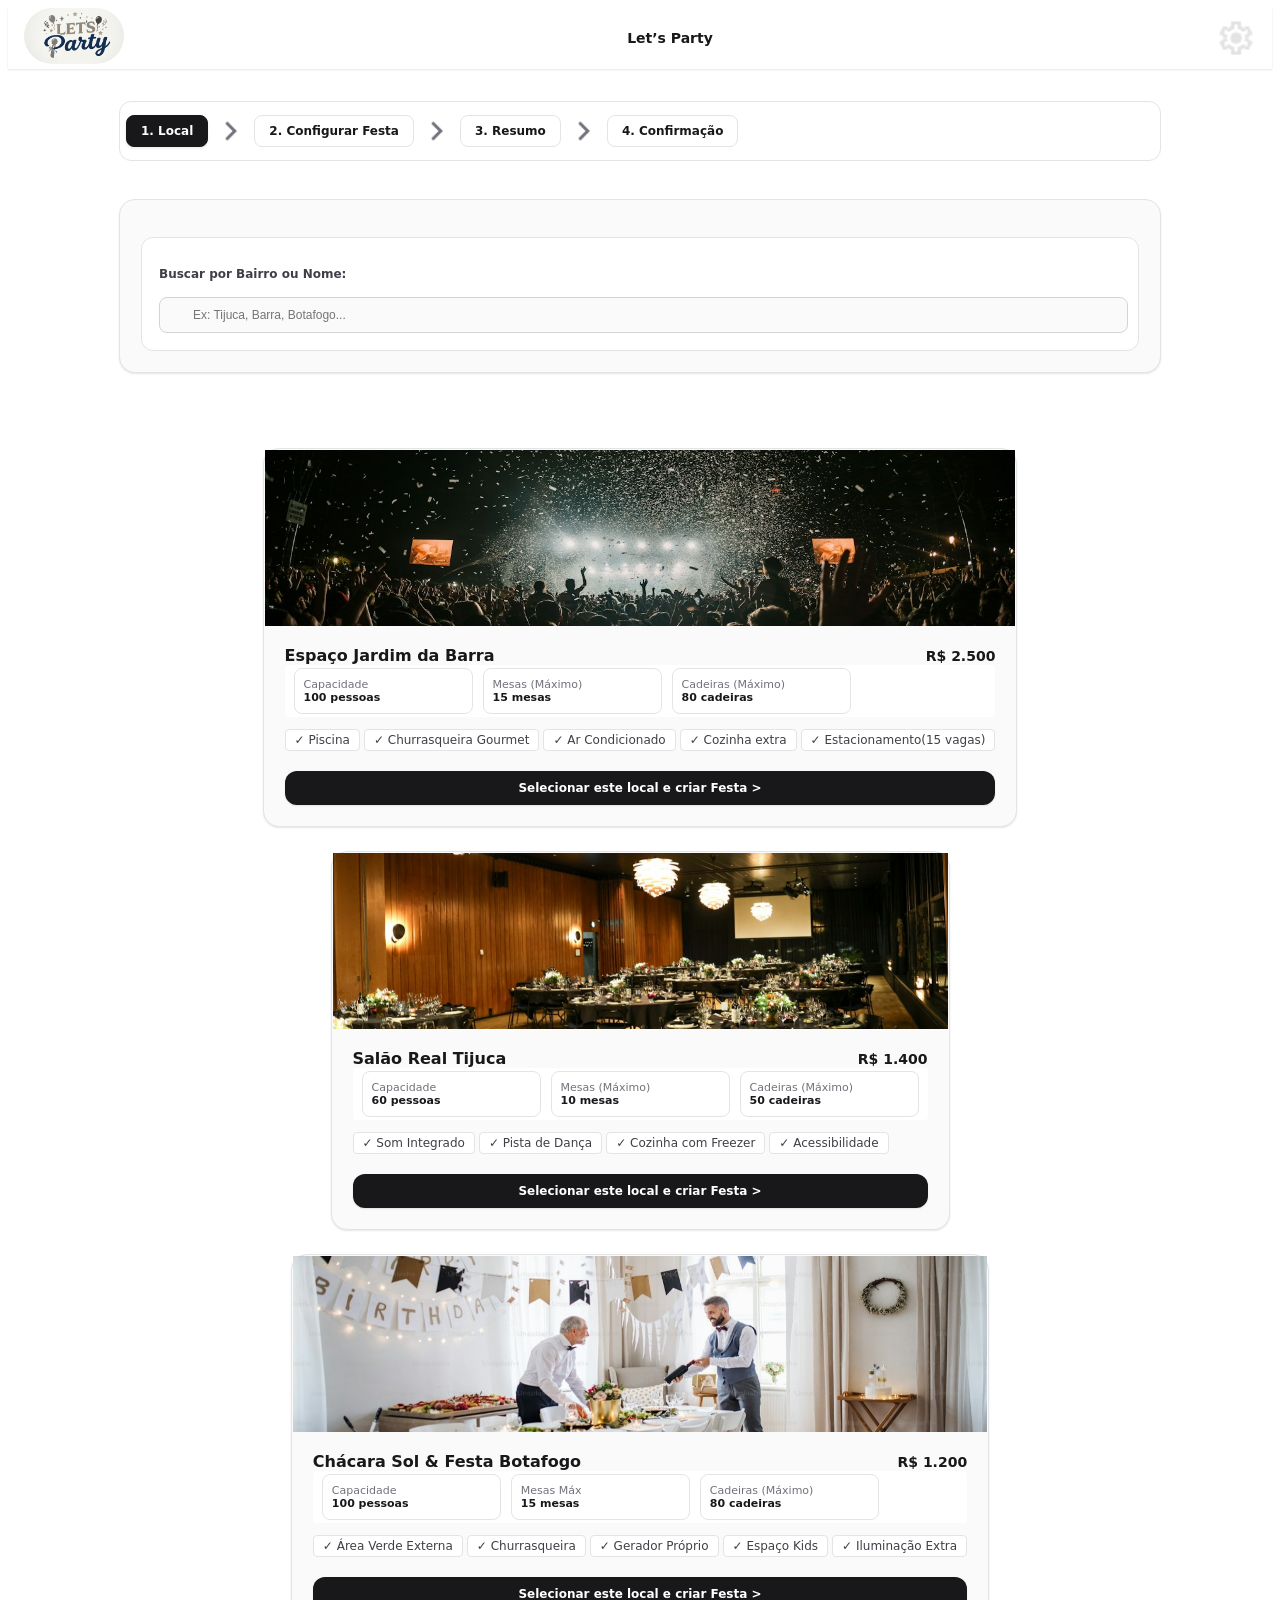
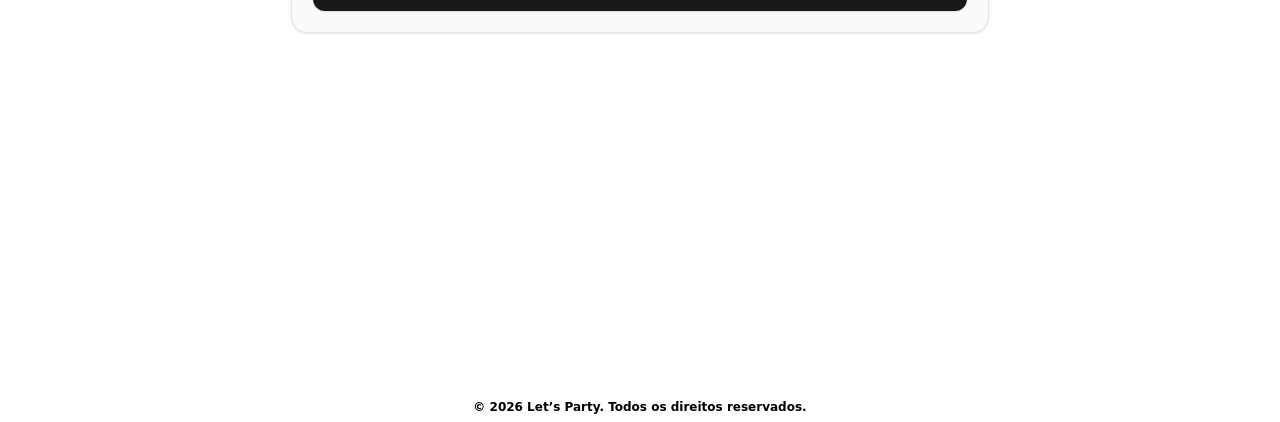
==== commit f585990d: "CSS da home page organizado" ====
--- a/index.html
+++ b/index.html
@@ -3,966 +3,191 @@
 <head>
 	<meta charset="UTF-8">
 	<meta name="viewport" content="width=device-width, initial-scale=1.0">
+	<link rel="stylesheet" href="css/style.css">
 	<title>Let's Party </title>
-	<style>
-		body {
-			font-family: system-ui;
-		}
-		/* .absolute-column {
-			position: absolute;
-			bottom: -51px;
-			left: 0px;
-			width: 597px;
-			box-sizing: border-box;
-			display: flex;
-			flex-direction: column;
-			background: #FAFAFA;
-			border-radius: 16px;
-			border: 1px solid #E4E4E7;
-			padding-top: 1px;
-			box-shadow: 0px 1px 2px #0000001A;
-		} */
-		.absolute-view {
-			position: absolute;
-			top: 0px;
-			bottom: 0;
-			right: -102px;
-			flex: 1;
-			display: flex;
-			flex-direction: column;
-			align-items: flex-start;
-			background: #FFFFFF;
-			border-radius: 4px;
-			border: 1px solid #E4E4E7;
-			padding: 3px 8px;
-		}
-		.button {
-			flex-shrink: 0;
-			display: flex;
-			flex-direction: column;
-			align-items: flex-start;
-			background: #18181B;
-			border-radius: 37282700px;
-			border: none;
-			padding: 12px 7px;
-			margin-left: 15px;
-			text-align: left;
-		}
-		.button2 {
-			flex-shrink: 0;
-			display: flex;
-			flex-direction: column;
-			align-items: flex-start;
-			background: #18181B;
-			border-radius: 8px;
-			border: 1px solid #18181B;
-			padding: 8px 14px;
-			box-shadow: 0px 1px 3px #0000001A;
-			text-align: left;
-		}
-		.button3 {
-			flex-shrink: 0;
-			display: flex;
-			flex-direction: column;
-			align-items: flex-start;
-			background: #FFFFFF;
-			border-radius: 8px;
-			border: 1px solid #E4E4E7;
-			padding: 8px 14px;
-			text-align: left;
-		}
-		.button-row-view {
-			align-self: stretch;
-			display: flex;
-			justify-content: center;
-			align-items: center;
-			background: #18181B;
-			border-radius: 12px;
-			border: none;
-			padding-top: 10px;
-			padding-bottom: 10px;
-			margin-bottom: 20px;
-			margin-left: 20px;
-			margin-right: 20px;
-			gap: 10px;
-			box-shadow: 0px 1px 2px #0000001A;
-			text-align: left;
-		}
-		.button-row-view2 {
-			align-self: stretch;
-			display: flex;
-			justify-content: center;
-			align-items: center;
-			background: #18181B;
-			border-radius: 12px;
-			border: none;
-			padding-top: 10px;
-			padding-bottom: 10px;
-			margin-bottom: 21px;
-			margin-left: 21px;
-			margin-right: 21px;
-			gap: 10px;
-			box-shadow: 0px 1px 2px #0000001A;
-			text-align: left;
-		}
-		.column {
-			align-self: stretch;
-			display: flex;
-			flex-direction: column;
-			align-items: center;
-			background: #FFFFFF;
-			padding-bottom: 24px;
-		}
-		.column2 {
-			align-self: stretch;
-			align-items: flex-start;
-			margin-bottom: 201px;
-			margin-left: 111px;
-			margin-right: 111px;
-			position: relative;
-		}
-		.column3 {
-			align-self: stretch;
-			display: flex;
-			flex-direction: column;
-			gap: 24px;
-		}
-		.column4 {
-			align-self: stretch;
-			padding-top: 24px;
-		}
-		.column5 {
-			align-self: stretch;
-			display: flex;
-			flex-direction: column;
-			background: #FFFFFF;
-			border-radius: 12px;
-			border: 1px solid #E4E4E7;
-			padding-top: 17px;
-			padding-bottom: 17px;
-			padding-left: 17px;
-			gap: 4px;
-		}
-		.column6 {
-			display: flex;
-			flex-direction: column;
-			weight: auto ;
-			background: #FAFAFA;
-			border-radius: 16px;
-			border: 1px solid #E4E4E7;
-			padding: 1px;
-			box-shadow: 0px 1px 2px #0000001A;
-		}
-		.column7 {
-			align-self: stretch;
-			display: flex;
-			flex-direction: column;
-			align-items: flex-start;
-		}
-		.column8 {
-			align-self: stretch;
-			padding: 20px;
-		}
-		.column9 {
-			width: 179px;
-			box-sizing: border-box;
-			background: #FFFFFF;
-			border-radius: 8px;
-			border: 1px solid #E4E4E7;
-			padding: 9px;
-		}
-		.column10 {
-			align-self: stretch;
-			display: flex;
-			flex-direction: column;
-			align-items: flex-start;
-			padding-top: 12px;
-			gap: 4px;
-		}
-		.column11 {
-			display: flex;
-			flex-direction: column;
-			align-items: center;
-			position: relative;
-		}
-		.column12 {
-			align-self: stretch;
-			display: flex;
-			flex-direction: column;
-			align-items: flex-start;
-			margin-bottom: 25px;
-		}
-		.column13 {
-			width: 179px;
-			box-sizing: border-box;
-			background: #FFFFFF;
-			border-radius: 8px;
-			border: 1px solid #E4E4E7;
-			padding: 9px;
-			margin-right: 8px;
-		}
-		.column14 {
-			width: 179px;
-			box-sizing: border-box;
-			background: #FFFFFF;
-			border-radius: 8px;
-			border: 1px solid #E4E4E7;
-			padding: 9px;
-			margin-right: 9px;
-		}
-		.column15 {
-			align-self: stretch;
-			display: flex;
-			flex-direction: column;
-			align-items: flex-start;
-			margin-left: 1px;
-			margin-right: 1px;
-		}
-		.contain {
-			display: flex;
-			flex-direction: column;
-			background: #FFFFFF;
-		}
-		.image {
-			border-radius: 70px;
-			width: 101px;
-			height: 56px;
-			object-fit: fill;
-		}
-		.img_config {
-			width: 40px;
-			height: auto;
-			color: #000000;
-		}
-		.image3 {
-			border-radius: 10px;
-			width: 30px;
-			height: 30px;
-			margin-right: 4px;
-			object-fit: fill;
-		}
-		/* .image4 {
-			border-radius: 12px;
-			width: 14px;
-			height: 14px;
-			object-fit: fill;
-		} */
-		.img_evento {
-			width: 100%;
-			height: 176px;
-			object-fit: fill;
-		}
-		.image6 {
-			border-radius: 12px;
-			width: 16px;
-			height: 16px;
-			object-fit: fill;
-		}
-		.input {
-			color: #18181B;
-			font-size: 12px;
-			align-self: stretch;
-			background: #FAFAFA;
-			border-radius: 8px;
-			border: 1px solid #D4D4D8;
-			padding: 10px 33px;
-		}
-		.row-view {
-			align-self: stretch;
-			display: flex;
-			justify-content: space-between;
-			align-items: center;
-			background: #FFFFFF;
-			padding-bottom: 1px;
-			padding-left: 16px;
-			padding-right: 16px;
-			margin-bottom: 32px;
-			box-shadow: 0px 1px 2px #0000001A;
-		}
-		.row-view2 {
-			flex-shrink: 0;
-			display: flex;
-			align-items: center;
-			padding-left: 9px;
-			padding-right: 9px;
-			gap: 15px;
-		}
-		.row-view3 {
-			flex-shrink: 0;
-			display: flex;
-			align-items: center;
-			border-radius: 10px;
-			border: 1px solid #E4E4E7;
-			padding-top: 5px;
-			padding-bottom: 5px;
-		}
-		.row-view4 {
-			align-self: stretch;
-			display: flex;
-			align-items: center;
-			background: #FFFFFF;
-			border-radius: 12px;
-			border: 1px solid #E4E4E7;
-			padding: 13px 6px;
-			margin-right: 26px;
-			gap: 8px;
-		}
-		.container_eventos {
-			display: flex;
-			flex-wrap: wrap;
-			align-items: center;
-			margin-bottom: 367px;
-			gap: 24px;
-		}
-		.row-view6 {
-			align-self: stretch;
-			display: flex;
-			justify-content: space-between;
-			align-items: center;
-		}
-		.row-view7 {
-			align-self: stretch;
-			display: flex;
-			align-items: center;
-			padding-top: 12px;
-			gap: 9px;
-		}
-		.row-view8 {
-			width: 422px;
-			display: flex;
-			justify-content: space-between;
-			align-items: center;
-		}
-		.row-view9 {
-			align-self: stretch;
-			display: flex;
-			align-items: center;
-			padding-top: 12px;
-		}
-		.row-view10 {
-			align-self: stretch;
-			display: flex;
-			align-items: flex-start;
-			padding-top: 12px;
-			gap: 4px;
-		}
-		.text {
-			color: #18181B;
-			font-size: 14px;
-			font-weight: bold;
-		}
-		.text2 {
-			color: #FFFFFF;
-			font-size: 12px;
-			font-weight: bold;
-		}
-		.text3 {
-			color: #18181B;
-			font-size: 12px;
-			font-weight: bold;
-		}
-		.text4 {
-			color: #3F3F47;
-			font-size: 12px;
-		}
-		.text5 {
-			color: #18181B;
-			font-size: 16px;
-			font-weight: bold;
-		}
-		.text6 {
-			color: #71717B;
-			font-size: 11px;
-		}
-		.text7 {
-			color: #18181B;
-			font-size: 11px;
-			font-weight: bold;
-		}
-		.text8 {
-			color: #3F3F47;
-			font-size: 10px;
-		}
-		footer{
-			display: flex;
-    		justify-content: center;
-		}
-		.text-footer {
-			color: #000000;
-			font-size: 12px;
-			font-weight: bold;
-		}
-		.view {
-			overflow: hidden;
-			align-self: stretch;
-			background: #FFFFFF;
-		}
-		.view2 {
-			flex-shrink: 0;
-			display: flex;
-			flex-direction: column;
-			align-items: flex-start;
-			padding-left: 14px;
-			padding-right: 14px;
-		}
-		.view3 {
-			align-self: stretch;
-			background: #FAFAFA;
-			border-radius: 16px;
-			border: 1px solid #E4E4E7;
-			padding: 37px 21px 21px 21px;
-			margin-bottom: 75px;
-			box-shadow: 0px 1px 2px #0000001A;
-		}
-		.view4 {
-			align-self: stretch;
-			display: flex;
-			flex-direction: column;
-			align-items: flex-start;
-		}
-		.view5 {
-			display: flex;
-			flex-direction: column;
-			align-items: center;
-		}
-		.view6 {
-			width: 206px;
-		}
-		.view7 {
-			display: flex;
-			flex-direction: column;
-			align-items: flex-start;
-			background: #FFFFFF;
-			border-radius: 4px;
-			border: 1px solid #E4E4E7;
-			padding: 3px 9px;
-		}
-		.view8 {
-			align-self: stretch;
-			display: flex;
-			flex-direction: column;
-			align-items: flex-end;
-		}
-		.view9 {
-			display: flex;
-			flex-direction: column;
-			align-items: flex-start;
-			background: #FFFFFF;
-			border-radius: 4px;
-			border: 1px solid #E4E4E7;
-			padding: 3px 8px;
-		}
-		.view10 {
-			flex-shrink: 0;
-			display: flex;
-			flex-direction: column;
-			align-items: flex-start;
-			background: #FFFFFF;
-			border-radius: 4px;
-			border: 1px solid #E4E4E7;
-			padding: 3px 8px;
-		}
-		.view11 {
-			flex-shrink: 0;
-			display: flex;
-			flex-direction: column;
-			align-items: flex-start;
-			background: #FFFFFF;
-			border-radius: 4px;
-			border: 1px solid #E4E4E7;
-			padding: 3px 9px;
-		}
-	</style>
 </head>
 <body>
-	<div class="contain">
-		<div class="view">
-			<header>
-				<nav class="column">
-					<div class="row-view">
-						<img
-							src="img/logo.jpg" 
-							class="image"
-						/>
-						<div class="view2">
-							<span class="text" >
-								Let’s Party
-							</span>
-						</div>
-						<div class="row-view2">
-							<img
-								src="img/config.png" 
-								class="img_config"
-							/>
-
-						</div>
-					</nav>
-				</header>
-				<main class="column2">
-					<div class="column3">
-						<div class="row-view4">
-							<button class="button2"
-								>
-								<span class="text2" >
-									1. Local
-								</span>
-							</button>
-							<img
-								src="https://storage.googleapis.com/tagjs-prod.appspot.com/v1/6r6skCPVvZ/fmincxkt_expires_30_days.png" 
-								class="image4"
-							/>
-							<button class="button3"
-								>
-								<span class="text3" >
-									2. Configurar Festa
-								</span>
-							</button>
-							<img
-								src="https://storage.googleapis.com/tagjs-prod.appspot.com/v1/6r6skCPVvZ/qkb6jyvr_expires_30_days.png" 
-								class="image4"
-							/>
-							<button class="button3"
-								>
-								<span class="text3" >
-									3. Resumo
-								</span>
-							</button>
-							<img
-								src="https://storage.googleapis.com/tagjs-prod.appspot.com/v1/6r6skCPVvZ/bkuwe3r6_expires_30_days.png" 
-								class="image4"
-							/>
-							<button class="button3"
-								>
-								<span class="text3" >
-									4. Confirmação
-								</span>
-							</button>
-						</div>
-						<div class="column4">
-							<div class="view3">
-								<div class="column5">
-									<div class="view4">
-										<span class="text4" >
-											Buscar por Bairro ou Nome:
-										</span>
-									</div>
-									<input
-										type="text"
-										placeholder="Ex: Tijuca, Barra, Botafogo..."
-										class="input"
-									/>
-								</div>
-							</div>
-
-							
-							<div class="container_eventos">
-								<!-- Card 1 -->
-								<div class="column6">
-									<div class="column7">
-										<img
-											src="img/evento1.jpeg" 
-											class="img_evento"
-										/>
-										<div class="column8">
-											<div class="row-view6">
-												<span class="text5" >
-													Espaço Jardim da Barra
-												</span>
-												<span class="text" >
-													R$ 2.500
-												</span>
-											</div>
-											<div class="row-view7">
-												<div class="column9">
-													<div class="view5">
-														<span class="text6" >
-															Capacidade
-														</span>
-													</div>
-													<div class="view5">
-														<span class="text7" >
-															100 p.
-														</span>
-													</div>
-												</div>
-												<div class="column9">
-													<div class="view5">
-														<span class="text6" >
-															Mesas Máx
-														</span>
-													</div>
-													<div class="view5">
-														<span class="text7" >
-															15 mes.
-														</span>
-													</div>
-												</div>
-												<div class="column9">
-													<div class="view5">
-														<span class="text6" >
-															Cadeiras Máx
-														</span>
-													</div>
-													<div class="view5">
-														<span class="text7" >
-															80 cad.
-														</span>
-													</div>
-												</div>
-											</div>
-											<div class="column10">
-												<div class="row-view8">
-													<div class="view6">
-														<div class="column7">
-															<div class="view7">
-																<span class="text8" >
-																	✓ Piscina
-																</span>
-															</div>
-															<div class="view8">
-																<div class="column11">
-																	<div class="view9">
-																		<span class="text8" >
-																			✓ Churrasqueira Goumert
-																		</span>
-																	</div>
-																	<div class="absolute-view">
-																		<span class="text8" >
-																			✓ Ar Condicionado
-																		</span>
-																	</div>
-																</div>
-															</div>
-														</div>
-													</div>
-													<div class="view10">
-														<span class="text8" >
-															✓ Cozinha Industrial
-														</span>
-													</div>
-												</div>
-												<div class="view7">
-													<span class="text8" >
-														✓ Estacionamento (15 vagas)
-													</span>
-												</div>
-											</div>
-										</div>
-									</div>
-									<button class="button-row-view"
-										>
-										<span class="text2" >
-											Selecionar este local e criar Festa
-										</span>
-										<img
-											src="https://storage.googleapis.com/tagjs-prod.appspot.com/v1/6r6skCPVvZ/1iymblr9_expires_30_days.png" 
-											class="image6"
-										/>
-									</button>
-								</div>
+<!-- Cabeçalho -->
+<header>
+	<nav>
+		<div class="organizar_navbar">
+			<a href="index.html">
+				<img src="img/logo.jpg" class="logo">
+			</a>
+			<span class="texto_preto_negrito" >Let’s Party</span>
+			<img src="img/config.png" class="img_config">
+		</div>
+	</nav>
+</header>
 
 
-								<!-- Card 2 -->
-								<div class="column6">
-									<div class="column12">
-										<img
-											src="https://storage.googleapis.com/tagjs-prod.appspot.com/v1/6r6skCPVvZ/4ckgtska_expires_30_days.png" 
-											class="img_evento"
-										/>
-										<div class="column8">
-											<div class="row-view6">
-												<span class="text5" >
-													Salão Real Tijuca
-												</span>
-												<span class="text" >
-													R$ 1.400
-												</span>
-											</div>
-											<div class="row-view9">
-												<div class="column13">
-													<div class="view5">
-														<span class="text6" >
-															Capacidade
-														</span>
-													</div>
-													<div class="view5">
-														<span class="text7" >
-															60 p.
-														</span>
-													</div>
-												</div>
-												<div class="column14">
-													<div class="view5">
-														<span class="text6" >
-															Mesas Máx
-														</span>
-													</div>
-													<div class="view5">
-														<span class="text7" >
-															10 mes.
-														</span>
-													</div>
-												</div>
-												<div class="column9">
-													<div class="view5">
-														<span class="text6" >
-															Cadeiras Máx
-														</span>
-													</div>
-													<div class="view5">
-														<span class="text7" >
-															50 cad.
-														</span>
-													</div>
-												</div>
-											</div>
-											<div class="row-view10">
-												<div class="view11">
-													<span class="text8" >
-														✓ Som Integrado
-													</span>
-												</div>
-												<div class="view11">
-													<span class="text8" >
-														✓ Pista de Dança
-													</span>
-												</div>
-												<div class="view11">
-													<span class="text8" >
-														✓ Cozinha com Freezer
-													</span>
-												</div>
-												<div class="view11">
-													<span class="text8" >
-														✓ Acessibilidade
-													</span>
-												</div>
-											</div>
-										</div>
-									</div>
-									<button class="button-row-view"
-										>
-										<span class="text2" >
-											Selecionar este local e criar Festa
-										</span>
-										<img
-											src="https://storage.googleapis.com/tagjs-prod.appspot.com/v1/6r6skCPVvZ/76w00ff5_expires_30_days.png" 
-											class="image6"
-										/>
-									</button>
-								</div>
+<!-- Conteúdo principal -->
+<main id="main_principal">
+	<div class="container_caminho">
+		<div class="caminho_ativo">
+			<span class="textos_brancos" >1. Local</span>
+		</div>
+		<img src="img/seta.png" class="seta_img">
+		<div class="caminho_inativo">
+			<span class="texto_caminho_inativo"> 2. Configurar Festa </span>
+		</div>
+		<img src="img/seta.png" class="seta_img">
+		<div class="caminho_inativo">
+			<span class="texto_caminho_inativo"> 3. Resumo </span>
+		</div>
+		<img src="img/seta.png" class="seta_img">
+							<div class="caminho_inativo">
+			<span class="texto_caminho_inativo"> 4. Confirmação </span>
+		</div>
+	</div>
+	<br><br>
+		<div class="container_busca">
+			<div class="box_busca">
+					<h3 class="texto_cinza" >Buscar por Bairro ou Nome: </h3>
+					<input type="text" placeholder="Ex: Tijuca, Barra, Botafogo..." class="input">
+			</div>
+		</div>
+							
+		<div class="container_eventos">
 
-								<!-- Card 3 -->
-								<div class="column6">
-									<div class="column7">
-										<img
-											src="img/evento3.jpeg" 
-											class="img_evento"
-										/>
-										<div class="column8">
-											<div class="row-view6">
-												<span class="text5" >
-													Chácara Sol &amp; Festa Botafogo
-												</span>
-												<span class="text" >
-													R$ 1.200
-												</span>
-											</div>
-											<div class="row-view7">
-												<div class="column9">
-													<div class="view5">
-														<span class="text6" >
-															Capacidade
-														</span>
-													</div>
-													<div class="view5">
-														<span class="text7" >
-															100 pessoas
-														</span>
-													</div>
-												</div>
-												<div class="column9">
-													<div class="view5">
-														<span class="text6" >
-															Mesas Máx
-														</span>
-													</div>
-													<div class="view5">
-														<span class="text7" >
-															15 mesas
-														</span>
-													</div>
-												</div>
-												<div class="column9">
-													<div class="view5">
-														<span class="text6" >
-															Cadeiras (Máximo)
-														</span>
-													</div>
-													<div class="view5">
-														<span class="text7" >
-															80 cadeiras
-														</span>
-													</div>
-												</div>
-											</div>
-											<div class="column10">
-												<div class="row-view8">
-													<div class="view6">
-														<div class="column7">
-															<div class="view7">
-																<span class="text8" >
-																	✓ Piscina
-																</span>
-															</div>
-															<div class="view8">
-																<div class="column11">
-																	<div class="view9">
-																		<span class="text8" >
-																			✓ Churrasqueira Goumert
-																		</span>
-																	</div>
-																	<div class="absolute-view">
-																		<span class="text8" >
-																			✓ Ar Condicionado
-																		</span>
-																	</div>
-																</div>
-															</div>
-														</div>
-													</div>
-													<div class="view10">
-														<span class="text8" >
-															✓ Cozinha Industrial
-														</span>
-													</div>
-												</div>
-												<div class="view7">
-													<span class="text8" >
-														✓ Estacionamento (15 vagas)
-													</span>
-												</div>
-											</div>
-										</div>
-									</div>
-									<button class="button-row-view"
-										>
-										<span class="text2" >
-											Selecionar este local e criar Festa
-										</span>
-										<img
-											src="https://storage.googleapis.com/tagjs-prod.appspot.com/v1/6r6skCPVvZ/1iymblr9_expires_30_days.png" 
-											class="image6"
-										/>
-									</button>
-								</div>
-
-							</div>
+		<!-- Card 1 -->
+		<div class="column6">
+					<img src="img/evento1.jpeg" class="img_evento">
+				<div class="card_conteudo">
+					<div class="titulo_card">
+						<span class="titulo"> Espaço Jardim da Barra </span>
+						<span class="texto_preto_negrito"> R$ 2.500 </span>
+					</div>
+					<div class="estilo_dos_caracteristicas">
+						<div class="card_caracteristicas">
+							<span class="texto_caracteristicas"> Capacidade </span>													
+							<span class="texto_qtd_caracteristicas" > 100 pessoas </span>
+						</div>
+						<div class="card_caracteristicas">
+							<span class="texto_caracteristicas"> Mesas (Máximo) </span>
+							<span class="texto_qtd_caracteristicas" > 15 mesas </span>
+						</div>
+						<div class="card_caracteristicas">
+							<span class="texto_caracteristicas" > Cadeiras (Máximo) </span>
+							<span class="texto_qtd_caracteristicas" > 80 cadeiras </span>
 						</div>
 					</div>
+					<div class="container_servicos_extras">
+						<div class="badge_serviços_inclusos">
+							<span class="texto_cinza"> ✓ Piscina </span>
+						</div>
+						<div class="badge_serviços_inclusos">
+							<span class="texto_cinza"> ✓ Churrasqueira Gourmet </span>
+						</div>
+						<div class="badge_serviços_inclusos">
+							<span class="texto_cinza"> ✓ Ar Condicionado </span>
+						</div>
+						<div class="badge_serviços_inclusos">
+							<span class="texto_cinza"> ✓ Cozinha extra </span>
+						</div>
+						<div class="badge_serviços_inclusos">
+							<span class="texto_cinza"> ✓ Estacionamento(15 vagas)</span>
+						</div>
+					</div>
+				</div>
+			
+			<a href="Evento.html" class="selecionar_evento" >
+				<span class="textos_brancos"> <strong> Selecionar este local e criar Festa > </strong> </span>
+			</a>
+		</div>
+		
+		<!-- Card 2 -->
+		<div class="column6">
+				<img src="img/evento2.jpeg" class="img_evento">
+				<div class="card_conteudo">
+					<div class="titulo_card">
+						<span class="titulo" >Salão Real Tijuca </span>
+						<span class="texto_preto_negrito"> R$ 1.400 </span>
+					</div>
+					<div class="estilo_dos_caracteristicas">
+						<div class="card_caracteristicas">
+								<span class="texto_caracteristicas"> Capacidade </span>
+								<span class="texto_qtd_caracteristicas"> 60 pessoas </span>
+						</div>
+						<div class="card_caracteristicas">
+								<span class="texto_caracteristicas"> Mesas (Máximo) </span>
+								<span class="texto_qtd_caracteristicas"> 10 mesas </span>
+						</div>
+						<div class="card_caracteristicas">
+							<span class="texto_caracteristicas"> 	Cadeiras (Máximo) </span>
+							<span class="texto_qtd_caracteristicas"> 50 cadeiras </span>
+						</div>
+					</div>
+					<div class="container_servicos_extras">
+						<div class="badge_serviços_inclusos">
+							<span class="texto_cinza"> ✓ Som Integrado </span>
+						</div>
+						<div class="badge_serviços_inclusos">
+							<span class="texto_cinza"> ✓ Pista de Dança </span>
+						</div>
+						<div class="badge_serviços_inclusos">
+							<span class="texto_cinza"> ✓ Cozinha com Freezer </span>
+						</div>
+						<div class="badge_serviços_inclusos">
+							<span class="texto_cinza"> ✓ Acessibilidade </span>
+						</div>
+					</div>
+				</div>
+			<a href="#" class="selecionar_evento">
+				<span class="textos_brancos"> Selecionar este local e criar Festa > </span>
+			</a>
+		</div>
 
-
-					<div class="absolute-column">
-						<!-- <div class="column15">
-							<img
-								src="https://storage.googleapis.com/tagjs-prod.appspot.com/v1/6r6skCPVvZ/o6e89t3k_expires_30_days.png" 
-								class="img_evento"
-							/>
-							<div class="column8">
-								<div class="row-view6">
-									<span class="text5" >
-										Chácara Sol &amp; Festa Botafogo
-									</span>
-									<span class="text" >
-										R$ 1.200
-									</span>
-								</div>
-								<div class="row-view7">
-									<div class="column9">
-										<div class="view5">
-											<span class="text6" >
-												Capacidade
-											</span>
-										</div>
-										<div class="view5">
-											<span class="text7" >
-												120 p.
-											</span>
-										</div>
-									</div>
-									<div class="column9">
-										<div class="view5">
-											<span class="text6" >
-												Mesas Máx
-											</span>
-										</div>
-										<div class="view5">
-											<span class="text7" >
-												20 mes.
-											</span>
-										</div>
-									</div>
-									<div class="column9">
-										<div class="view5">
-											<span class="text6" >
-												Cadeiras Máx
-											</span>
-										</div>
-										<div class="view5">
-											<span class="text7" >
-												100 cad.
-											</span>
-										</div>
-									</div>
-								</div>
-								<div class="row-view10">
-									<div class="view11">
-										<span class="text8" >
-											✓ Área Verde Externa
-										</span>
-									</div>
-									<div class="view11">
-										<span class="text8" >
-											✓ Churrasqueira
-										</span>
-									</div>
-									<div class="view11">
-										<span class="text8" >
-											✓ Gerador Próprio
-										</span>
-									</div>
-									<div class="view11">
-										<span class="text8" >
-											✓ Espaço Kids
-										</span>
-									</div>
-									<div class="view11">
-										<span class="text8" >
-											✓ Iluminação Cênica
-										</span>
-									</div>
-								</div>
-							</div>
+		<!-- Card 3 -->
+		<div class="column6">
+				<img src="img/evento3.jpeg" class="img_evento">
+				<div class="card_conteudo">
+					<div class="titulo_card">
+						<span class="titulo"> Chácara Sol &amp; Festa Botafogo </span>
+						<span class="texto_preto_negrito"> R$ 1.200 </span>
+					</div>
+					<div class="estilo_dos_caracteristicas">
+						<div class="card_caracteristicas">
+							<span class="texto_caracteristicas"> Capacidade </span>
+								<span class="texto_qtd_caracteristicas"> 100 pessoas </span>
 						</div>
-						<button class="button-row-view2"
-							>
-							<span class="text2" >
-								Selecionar este local e criar Festa
-							</span>
-							<img
-								src="https://storage.googleapis.com/tagjs-prod.appspot.com/v1/6r6skCPVvZ/jaqkuda5_expires_30_days.png" 
-								class="image6"
-							/>
-						</button>
-					</div> -->
-				</main>
-				<footer>
-					<span class="text-footer">
-						© 2026 Let’s Party. Todos os direitos reservados.
-					</span>
-				</footer>
-			</div>
+						<div class="card_caracteristicas">
+							<span class="texto_caracteristicas"> Mesas Máx </span>
+							<span class="texto_qtd_caracteristicas"> 15 mesas </span>
+						</div>
+						<div class="card_caracteristicas">
+							<span class="texto_caracteristicas"> Cadeiras (Máximo) </span>
+							<span class="texto_qtd_caracteristicas"> 80 cadeiras </span>
+						</div>
+					</div>
+					<div class="container_servicos_extras">
+						<div class="badge_serviços_inclusos">
+							<span class="texto_cinza"> ✓ Área Verde Externa</span>
+						</div>
+						<div class="badge_serviços_inclusos">
+							<span class="texto_cinza"> ✓ Churrasqueira </span>
+						</div>
+						<div class="badge_serviços_inclusos">
+							<span class="texto_cinza"> ✓ Gerador Próprio </span>
+						</div>
+						<div class="badge_serviços_inclusos">
+							<span class="texto_cinza"> ✓ Espaço Kids </span>
+						</div>
+						<div class="badge_serviços_inclusos">
+							<span class="texto_cinza"> ✓ Iluminação Extra </span>
+						</div>
+					</div>
+				</div>
+			<a href="#" class="selecionar_evento">
+				<span class="textos_brancos">Selecionar este local e criar Festa > </span>
+			</a>
 		</div>
 	</div>
+</main>
+
+<!-- Rodapé -->
+<footer>
+	<span class="text-footer"> © 2026 Let’s Party. Todos os direitos reservados. </span>
+</footer>
 </body>
 </html> 
--- a/css/style.css
+++ b/css/style.css
@@ -0,0 +1,240 @@
+/* BODY E MAIN */
+		body {
+			font-family: system-ui;
+		}
+		#main_principal{
+					align-self: stretch;
+					align-items: flex-start;
+					margin-bottom: 201px;
+					margin-left: 111px;
+					margin-right: 111px;
+					position: relative;
+		}
+
+		/* HEADER */
+		.organizar_navbar {
+			display: flex;
+			justify-content: space-between;
+			align-items: center;
+			padding: 0px 16px 1px 16px;
+			margin-bottom: 32px;
+			box-shadow: 0px 1px 2px #0000001A;
+		}
+		.logo {
+			border-radius: 70px;
+			width: 100px;
+			height: 56px;
+		}
+		.img_config {
+			width: 40px;
+			height: auto;
+			color: #000000;
+		}
+
+		/* CAMINHO */
+
+		.container_caminho {
+			display: flex;
+			align-items: center;
+			border-radius: 12px;
+			border: 1px solid #E4E4E7;
+			padding: 13px 6px;
+			gap: 8px;
+		}
+
+		/* Na home page, é o card "Local" */
+		.caminho_ativo {
+			display: flex;
+			flex-direction: column;
+			align-items: flex-start;
+			background: #18181B;
+			border-radius: 8px;
+			border: 1px solid #18181B;
+			padding: 8px 14px;
+			box-shadow: 0px 1px 3px #0000001A;
+			text-align: left;
+		}
+		/* Na home page, são os cards "configurar festa", "resumo", "confirmação" */
+		.caminho_inativo {
+			flex-shrink: 0;
+			display: flex;
+			flex-direction: column;
+			align-items: flex-start;
+			background: #FFFFFF;
+			border-radius: 8px;
+			border: 1px solid #E4E4E7;
+			padding: 8px 14px;
+			text-align: left;
+		}
+		.seta_img{
+			width: 30px;
+		}
+
+		.selecionar_evento {
+			text-decoration: none;
+			display: flex;
+			justify-content: center;
+			align-items: center;
+			background: #18181B;
+			border-radius: 12px;
+			border: none;
+			padding-top: 10px;
+			padding-bottom: 10px;
+			margin-bottom: 20px;
+			margin-left: 20px;
+			margin-right: 20px;
+			gap: 10px;
+			box-shadow: 0px 1px 2px #0000001A;
+			text-align: left;
+		}
+
+		/* BUSCA */
+		.container_busca {
+			background: #FAFAFA;
+			border-radius: 16px;
+			border: 1px solid #E4E4E7;
+			padding: 37px 21px 21px 21px;
+			margin-bottom: 75px;
+			box-shadow: 0px 1px 2px #0000001A;
+		}
+		.box_busca {
+			display: flex;
+			flex-direction: column;
+			background: #FFFFFF;
+			border-radius: 12px;
+			border: 1px solid #E4E4E7;
+			padding-top: 17px;
+			padding-bottom: 17px;
+			padding-left: 17px;
+			gap: 4px;
+		}
+		.input {
+			color: #18181B;
+			font-size: 12px;
+			background: #FAFAFA;
+			border-radius: 8px;
+			border: 1px solid #D4D4D8;
+			padding: 10px 33px;
+			margin: 0 10px 0 0;
+		}
+
+		/* CARDS DOS EVENTOS */
+		.container_eventos {
+			display: flex;
+			flex-wrap: wrap;
+			align-items: center;
+			justify-content: center;
+			margin-bottom: 367px;
+			gap: 24px;
+		}
+		
+		.column6 {
+			display: flex;
+			flex-direction: column;
+			background: #FAFAFA;
+			border-radius: 16px;
+			border: 1px solid #E4E4E7;
+			padding: 1px;
+			box-shadow: 0px 1px 2px #0000001A;
+		}
+		.card_conteudo {
+			align-self: stretch;
+			padding: 20px;
+		}
+		
+		.estilo_dos_caracteristicas {
+			display: flex;
+			flex-direction: row;
+			align-items: flex-start;
+			background: #FFFFFF;
+			border-radius: 4px;
+			padding: 3px 9px;
+			gap:10px;
+		}
+		/* card_caracteriticas é o card de capacidade mesas e cadeiras*/
+		.card_caracteristicas {
+			width: 179px;
+			display: flex;
+			flex-direction: column;
+			box-sizing: border-box;
+			background: #FFFFFF;
+			border-radius: 8px;
+			border: 1px solid #E4E4E7;
+			padding: 9px;
+		}
+		.img_evento {
+			width: 100%;
+			height: 176px;
+			object-fit: fill;
+		}
+		.titulo_card {
+			display: flex;
+			justify-content: space-between;
+			align-items: center;
+		}
+		.container_servicos_extras {
+			align-self: stretch;
+			display: flex;
+			align-items: flex-start;
+			padding-top: 12px;
+			gap: 4px;
+		}
+		/* Texto da navbar e dos preços */
+		.texto_preto_negrito {
+			color: #18181B;
+			font-size: 14px;
+			font-weight: bold;
+		}
+
+		/* Textos da parte do "caminho" e de "selecionar evento" */
+		.textos_brancos {
+			color: #FFFFFF;
+			font-size: 12px;
+			font-weight: bold;
+		}
+		.texto_caminho_inativo {
+			color: #18181B;
+			font-size: 12px;
+			font-weight: bold;
+		}
+		.texto_cinza {
+			color: #3F3F47;
+			font-size: 12px;
+		}
+		.titulo {
+			color: #18181B;
+			font-size: 16px;
+			font-weight: bold;
+		}
+		.texto_caracteristicas {
+			color: #71717B;
+			font-size: 11px;
+		}
+		.texto_qtd_caracteristicas {
+			color: #18181B;
+			font-size: 11px;
+			font-weight: bold;
+		}
+
+		/* FOOTER */
+		footer{
+			display: flex;
+    		justify-content: center;
+		}
+		.text-footer {
+			color: #000000;
+			font-size: 12px;
+			font-weight: bold;
+		}
+		
+		
+		.badge_serviços_inclusos {
+			flex-shrink: 0;
+			display: flex;
+			flex-direction: column;
+			align-items: flex-start;
+			background: #FFFFFF;
+			border-radius: 4px;
+			border: 1px solid #E4E4E7;
+			padding: 3px 9px;
+		}
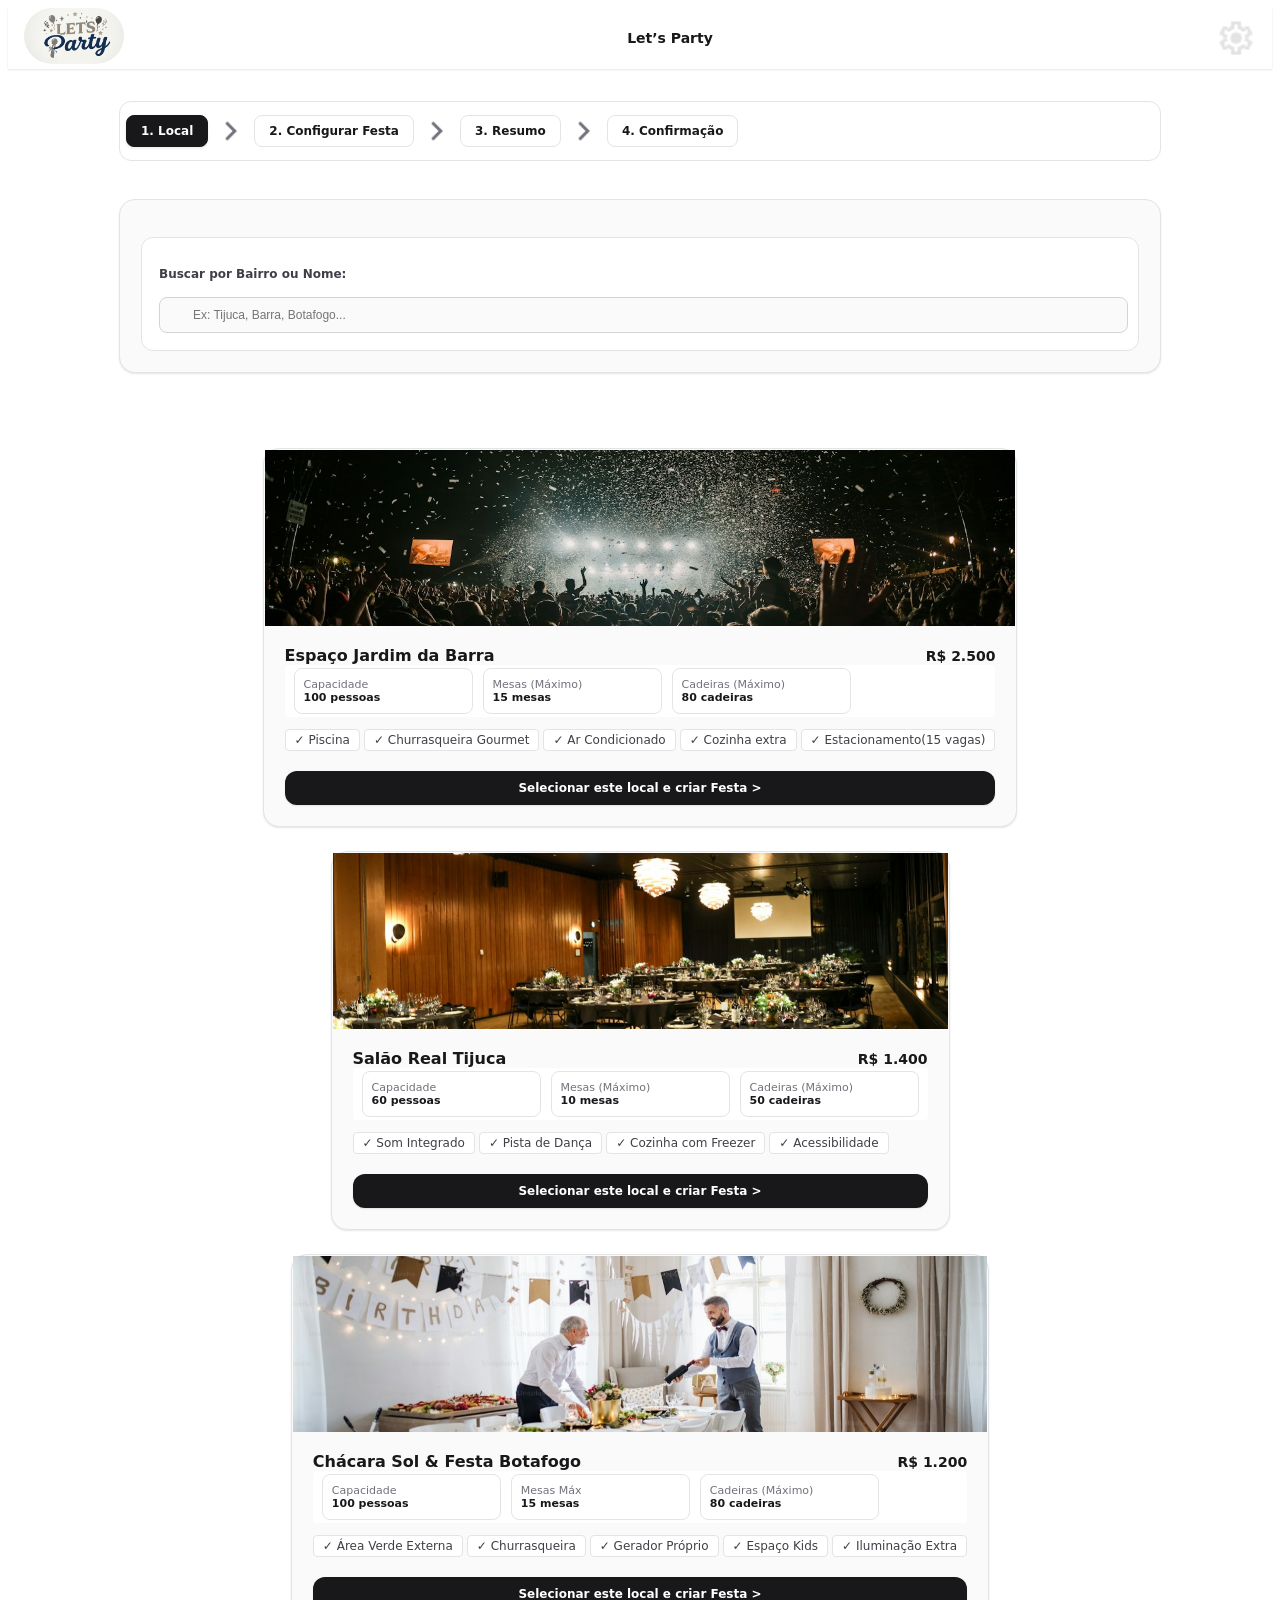
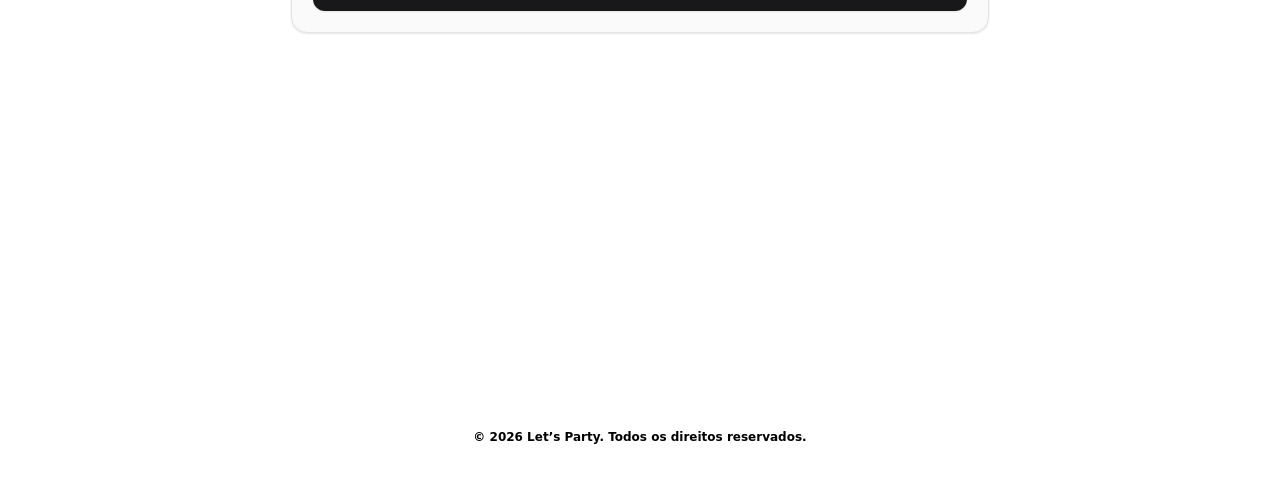
==== commit f5b95fcd: "CSS consertado" ====
--- a/index.html
+++ b/index.html
@@ -51,7 +51,7 @@
 		<div class="container_eventos">
 
 		<!-- Card 1 -->
-		<div class="column6">
+		<div class="card">
 					<img src="img/evento1.jpeg" class="img_evento">
 				<div class="card_conteudo">
 					<div class="titulo_card">
@@ -97,7 +97,7 @@
 		</div>
 		
 		<!-- Card 2 -->
-		<div class="column6">
+		<div class="card">
 				<img src="img/evento2.jpeg" class="img_evento">
 				<div class="card_conteudo">
 					<div class="titulo_card">
@@ -139,7 +139,7 @@
 		</div>
 
 		<!-- Card 3 -->
-		<div class="column6">
+		<div class="card">
 				<img src="img/evento3.jpeg" class="img_evento">
 				<div class="card_conteudo">
 					<div class="titulo_card">
--- a/css/style.css
+++ b/css/style.css
@@ -128,7 +128,7 @@
 			gap: 24px;
 		}
 		
-		.column6 {
+		.card {
 			display: flex;
 			flex-direction: column;
 			background: #FAFAFA;
@@ -217,24 +217,423 @@
 		}
 
 		/* FOOTER */
-		footer{
-			display: flex;
-    		justify-content: center;
-		}
-		.text-footer {
-			color: #000000;
-			font-size: 12px;
-			font-weight: bold;
-		}
+footer{
+	display: flex;
+    justify-content: center;
+	padding: 30px;
+}
+.text-footer {
+	color: #000000;
+	font-size: 12px;
+	font-weight: bold;
+}
 		
 		
-		.badge_serviços_inclusos {
-			flex-shrink: 0;
-			display: flex;
-			flex-direction: column;
-			align-items: flex-start;
-			background: #FFFFFF;
-			border-radius: 4px;
-			border: 1px solid #E4E4E7;
-			padding: 3px 9px;
-		}+.badge_serviços_inclusos {
+	display: flex;
+	flex-direction: column;
+	align-items: flex-start;
+	background: #FFFFFF;
+	border-radius: 4px;
+	border: 1px solid #E4E4E7;
+	padding: 3px 9px;
+}
+
+.layout_configuracao {
+    display: flex;
+    gap: 32px;
+	padding-left: 50px;
+    padding-right: 50px;
+	justify-content: space-between;
+}
+.configurar {
+    display: flex;
+    flex-direction: column;
+	padding: 20px;
+	border-radius: 16px;
+	border: 1px solid #E4E4E7;
+	background: #FAFAFA;
+	box-shadow: 0 1px 3px 0 rgba(0, 0, 0, 0.10), 0 1px 2px -1px rgba(0, 0, 0, 0.10);
+}
+.coluna_lateral {
+    width: 380px;
+    position: sticky; /* Faz o resumo acompanhar a tela */
+    top: 24px; 
+}
+
+/* COLUNA DE CONFIGURAR */
+.titulo_config { 
+	color: #000000;
+	font-size: 24px;
+	font-weight: bold; 
+	margin: 32px 0 16px 0;  
+}
+#configurar_evento{
+	display: flex;
+	padding: 20px;
+	flex-direction: column;
+	align-items: flex-start;
+}
+.aviso_local {
+    display: flex;
+    justify-content: space-between;
+    align-items: center;
+    padding: 16px;
+    /* border-bottom: 1px solid #E4E4E7; */
+}
+.link_trocar_local {
+    display: flex;
+    align-items: center;
+    gap: 8px;
+    text-decoration: none;
+}
+.icone_pequeno {
+	width: 16px;
+	height: 16px; 
+}
+
+/*Contadores */
+.grupo_input {
+	display: flex;
+	flex-direction: column;
+	gap: 8px; 
+	padding: 16px;
+}
+.rotulo_input {
+	font-size: 12px;
+	font-weight: bold;
+	color: #18181B; 
+}
+.input_texto_padrao {
+    background: #FAFAFA;
+    border: 1px solid #D4D4D8;
+    border-radius: 8px;
+    padding: 10px 14px;
+    font-size: 14px;
+    font-weight: bold;
+    color: #18181B;
+}
+
+.grid_contadores {
+	display: grid;
+	grid-template-columns: 1fr 1fr;
+	gap: 16px; 
+	margin-top: 16px; 
+}
+.card_contador { 
+	display: flex;
+	flex-direction: column;
+	gap: 12px; 
+	padding: 16px;
+	border-radius: 12px;
+	border: 1.111px solid #E4E4E7;
+	background: #FFF;
+}
+.cabecalho_contador { 
+	display: flex; 
+	justify-content: space-between; 
+	align-items: center; 
+}
+.controles_contador { 
+	display: flex; 
+	gap: 8px; 
+	align-items: center; 
+}
+
+.btn_contador_inativo, .btn_contador_ativo {
+    flex: 1;
+    padding: 8px 0;
+    border-radius: 8px;
+    border: 1px solid #D4D4D8;
+    font-weight: bold;
+    cursor: pointer;
+}
+.btn_contador_inativo { 
+	background: #F4F4F5; 
+	color: #18181B; 
+}
+.btn_contador_ativo { 
+	background: #18181B; 
+	color: #FFFFFF; 
+	border-color: #18181B; 
+}
+.valor_contador { 
+	flex: 1; 
+	text-align: center; 
+	font-size: 16px; 
+	font-weight: bold; 
+}
+
+/* Mensagem de Sucesso */
+.mensagem_sucesso {
+    display: flex;
+    align-items: center;
+    gap: 12px;
+    background: #F4F4F5;
+    border: 1px solid #D4D4D8;
+    border-radius: 12px;
+    padding: 12px 16px;
+    margin-top: 24px;
+    font-size: 12px;
+    color: #27272A;
+}
+.icone_sucesso { 
+	width: 16px; 
+	height: 16px;
+}
+
+/* Grid de Serviços Opcionais */
+.grid_servicos {
+	display: grid; 
+	grid-template-columns: 1fr 1fr;
+	gap: 16px; 
+	margin-bottom: 60px; 
+}
+.card_servico { 
+	display: flex; 
+	flex-direction: column;
+	gap: 8px;
+	padding: 10px; 
+}
+.cabecalho_servico { 
+	display: flex; 
+	justify-content: space-between; 
+	align-items: flex-start; 
+	}
+.titulo_servico { 
+	font-size: 12px; 
+	font-weight: bold; 
+	color: #27272A; 
+	max-width: 70%; 
+}
+.preco_servico {
+	font-size: 12px; 
+	font-weight: bold; 
+	color: #18181B; 
+}
+.descricao_servico {
+	font-size: 11px; 
+	color: #71717B; 
+	margin: 0; 
+}
+
+/* CARD DO RESUMO */
+.card_resumo { 
+background: #FAFAFA;
+display: flex;
+flex-direction: column;
+gap: 20px;
+padding: 22px; 
+border-radius: 16px;
+border: 1px solid #E4E4E7;
+background: #FAFAFA;
+box-shadow: 0 1px 3px 0 rgba(0, 0, 0, 0.10), 0 1px 2px -1px rgba(0, 0, 0, 0.10);
+	}
+.titulo_resumo {
+	font-size: 16px;
+	font-weight: bold;
+	color: #18181B;
+	margin: 0; 
+	}
+.linhas_resumo { 
+	display: flex;
+	flex-direction: column;
+	gap: 12px; 
+	}
+.linha_resumo {
+	display: flex;
+	justify-content: space-between;
+	align-items: center; 
+	}
+.badge_incluso {
+	font-size: 11px;
+	color: #27272A; 
+	font-weight: bolder;
+	}
+.divisor_resumo { 
+	width: 100%; border: none; 
+	border-top: 1px solid #D4D4D8;
+	 margin: 0; 
+	}
+.total_resumo { 
+	display: flex;
+	justify-content: space-between;
+	align-items: center;
+	font-size: 14px; 
+	font-weight: bold;
+	color: #18181B; }
+.valor_total { 
+	Font-size: 18px; 
+}
+.btn_avancar {
+    background: #18181B;
+    color: #FFFFFF;
+    border: none;
+    border-radius: 12px;
+    padding: 14px;
+    font-size: 12px;
+    font-weight: bold;
+    cursor: pointer;
+    box-shadow: 0px 1px 2px #0000001A;
+    width: 100%;
+}
+
+/* RESUMO */
+.layout_centralizado {
+    display: flex;
+    flex-direction: column;
+    align-items: center; /* Centraliza tudo no eixo horizontal */
+}
+
+.card_resumo_final {
+    display: flex;
+    flex-direction: column;
+    align-items: center;
+    text-align: center;
+    width: 100%;
+    max-width: 670px; /* Limita a largura do card para ficar igual ao seu design */
+    padding: 40px 20px;
+    margin-top: 20px;
+    background: #FAFAFA;
+}
+
+.img_festa_resumo {
+    width: 220px;
+    height: 122px;
+    border-radius: 12px; /* Deixei levemente arredondado, mais moderno que 69px */
+    object-fit: cover;
+    margin-bottom: 24px;
+}
+
+.titulo_sucesso {
+    color: #18181B;
+    font-size: 32px; /* Adaptado para boa leitura */
+    font-weight: bold;
+    margin: 0 0 32px 0;
+}
+
+.caixa_informacoes_finais {
+    display: flex;
+    flex-direction: column;
+    align-items: center;
+    gap: 24px;
+    background: #FFFFFF;
+    border: 1px solid #E4E4E7;
+    border-radius: 12px;
+    padding: 24px;
+    width: 100%;
+    max-width: 500px;
+    margin-bottom: 40px;
+}
+
+.texto_medio {
+    font-size: 16px;
+}
+
+.texto_grande {
+    font-size: 24px;
+}
+
+.btn_finalizar {
+    background: #00CF06; 
+    color: #FFFFFF;
+    text-decoration: none;
+    font-size: 14px;
+    font-weight: bold;
+    border-radius: 12px;
+    padding: 14px 48px;
+    box-shadow: 0px 2px 4px #0000001A;
+    margin-bottom: 24px;
+    transition: background 0.2s ease;
+}
+
+.btn_finalizar:hover {
+    background: #00b305;
+}
+
+.link_voltar {
+    display: flex;
+    align-items: center;
+    gap: 8px;
+    text-decoration: none;
+    cursor: pointer;
+}
+
+/* FINALIZAR */
+.card_confirmacao {
+    width: 100%;
+    max-width: 820px;
+    padding: 32px;
+    background: #FAFAFA;
+    margin-bottom: 60px;
+	border-radius: 16px;
+border: 1px solid #E4E4E7;
+background: #FAFAFA;
+box-shadow: 0 8px 24px -6px rgba(0, 0, 0, 0.05), 0 1px 2px -1px rgba(0, 0, 0, 0.06);
+}
+
+.cabecalho_sucesso {
+    display: flex;
+    align-items: center;
+    gap: 16px;
+}
+
+.icone_check_verde {
+    background-color: #00CF06;
+    color: #FFFFFF;
+    font-size: 24px;
+    font-weight: bold;
+    width: 48px;
+    height: 48px;
+    display: flex;
+    justify-content: center;
+    align-items: center;
+    border-radius: 50%;
+    flex-shrink: 0;
+}
+
+.titulo_sucesso_confirmacao {
+    font-size: 30px;
+    font-weight: bold;
+    color: #18181B;
+    margin: 0 0 4px 0;
+}
+
+.grid_detalhes_confirmacao {
+    display: flex;
+    gap: 40px;
+    align-items: flex-start;
+    margin-bottom: 40px;
+}
+
+.coluna_infos_evento {
+    flex: 1;
+    display: flex;
+    flex-direction: column;
+}
+
+.item_detalhe {
+    display: flex;
+    align-items: flex-start;
+    gap: 12px;
+    margin-bottom: 24px;
+}
+
+.icone_detalhe {
+    width: 36px;
+    height: 36px;
+    border-radius: 8px;
+    object-fit: cover;
+}
+
+.textos_item_detalhe {
+    display: flex;
+    flex-direction: column;
+    gap: 2px;
+}
+
+.acao_final_confirmacao {
+    display: flex;
+    justify-content: center;
+    padding-top: 24px;
+}
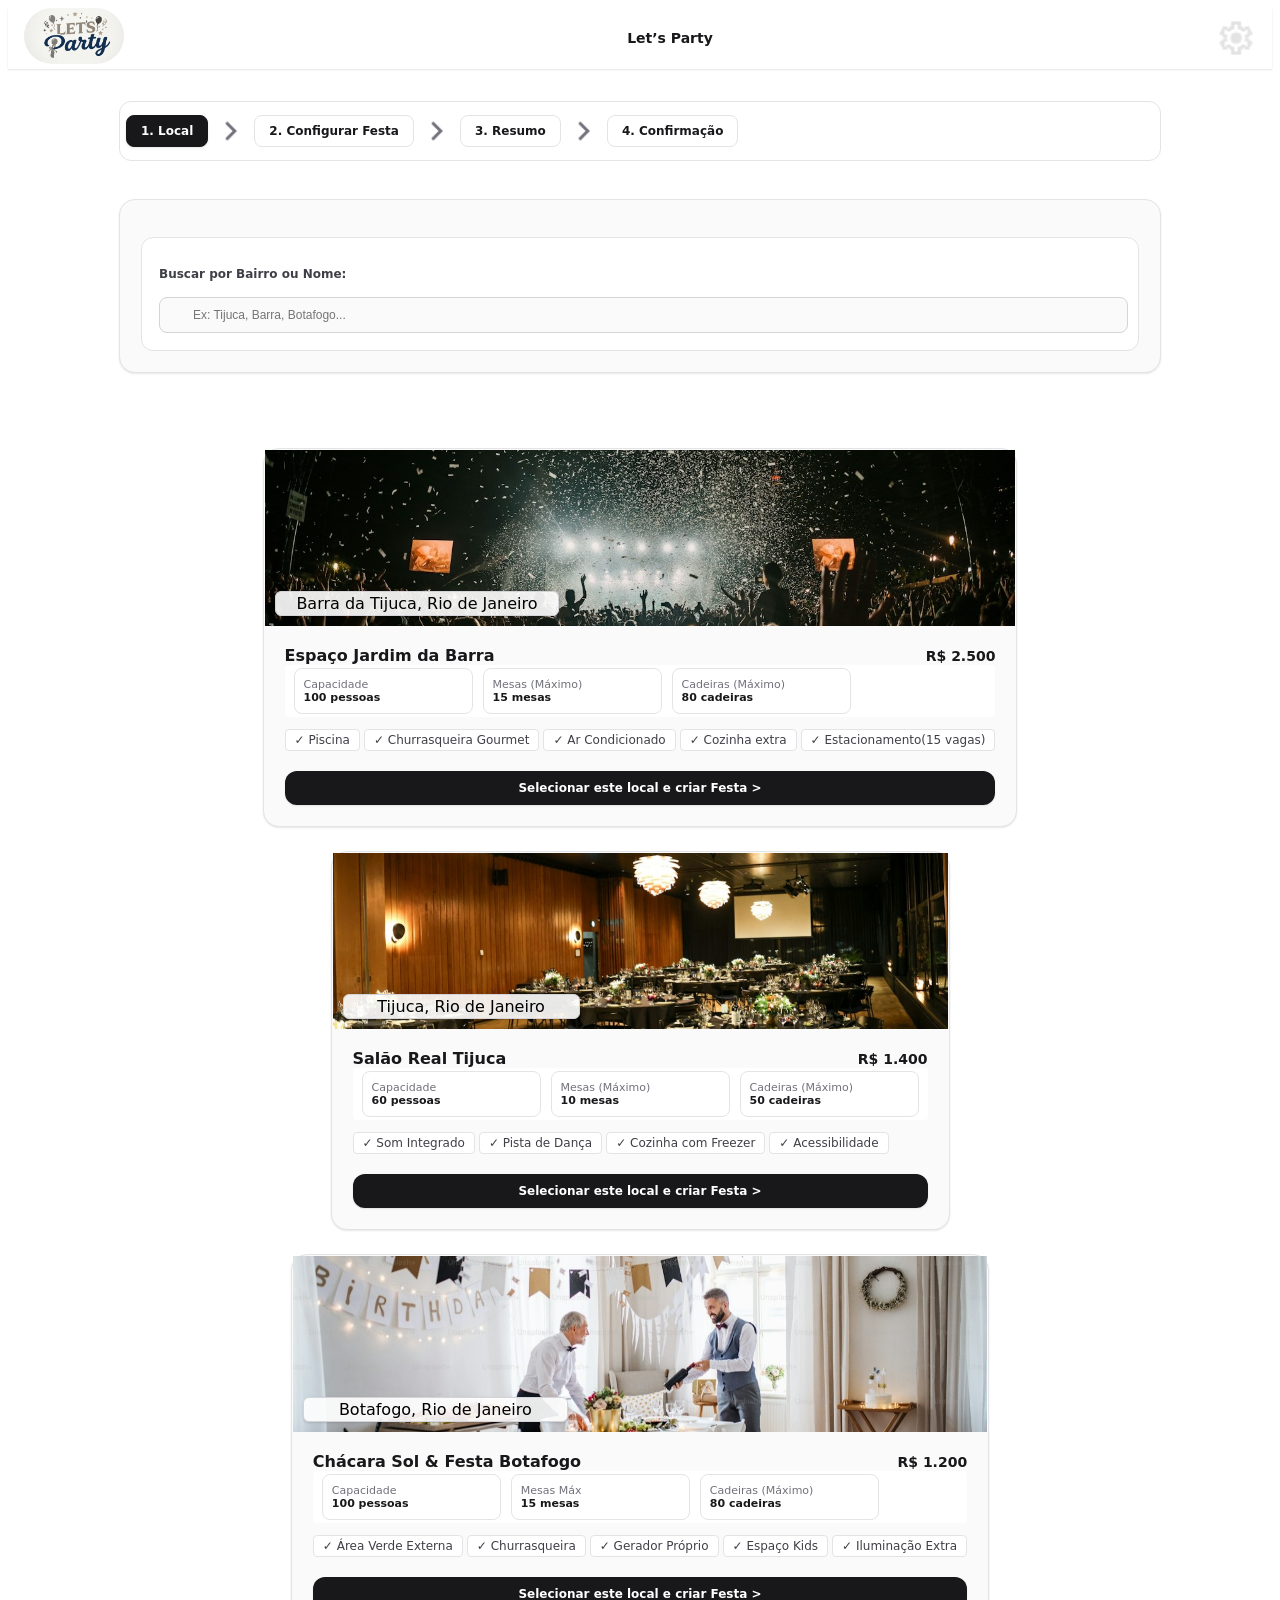
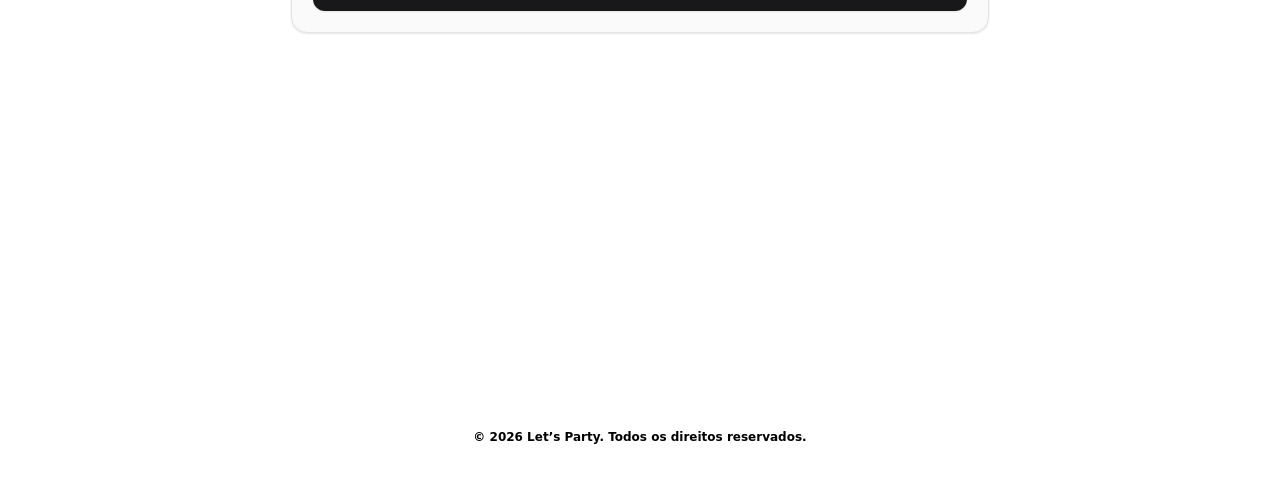
==== commit ea543729: "adicionado localidade nas imagens" ====
--- a/index.html
+++ b/index.html
@@ -41,19 +41,26 @@
 		</div>
 	</div>
 	<br><br>
+	<!-- Campo de pesquisa -->
 		<div class="container_busca">
 			<div class="box_busca">
 					<h3 class="texto_cinza" >Buscar por Bairro ou Nome: </h3>
-					<input type="text" placeholder="Ex: Tijuca, Barra, Botafogo..." class="input">
+					<input type="text" id="pesquisa" placeholder="Ex: Tijuca, Barra, Botafogo..." class="input" >
 			</div>
 		</div>
-							
+				
 		<div class="container_eventos">
+			<!-- Quando não tiver nenhum resultado da pesquisa -->
+			<div id="aviso">
+				<h1>Nenhum evento encontrado</h1>
+			</div>
 
 		<!-- Card 1 -->
-		<div class="card">
-					<img src="img/evento1.jpeg" class="img_evento">
-				<div class="card_conteudo">
+		<div class="card local">
+				<div class="img_evento">
+					<div class="localidade">Barra da Tijuca, Rio de Janeiro</div>
+				</div>
+					<div class="card_conteudo">
 					<div class="titulo_card">
 						<span class="titulo"> Espaço Jardim da Barra </span>
 						<span class="texto_preto_negrito"> R$ 2.500 </span>
@@ -97,9 +104,12 @@
 		</div>
 		
 		<!-- Card 2 -->
-		<div class="card">
-				<img src="img/evento2.jpeg" class="img_evento">
-				<div class="card_conteudo">
+		<div class="card local">
+				<!-- <img src="img/evento2.jpeg" class="img_evento"> -->
+				<div class="img_evento" style="background-image: url(img/evento2.jpeg) !important;">
+					<div class="localidade">Tijuca, Rio de Janeiro</div>
+				</div>
+				<div class="card_conteudo ">
 					<div class="titulo_card">
 						<span class="titulo" >Salão Real Tijuca </span>
 						<span class="texto_preto_negrito"> R$ 1.400 </span>
@@ -139,8 +149,11 @@
 		</div>
 
 		<!-- Card 3 -->
-		<div class="card">
-				<img src="img/evento3.jpeg" class="img_evento">
+		<div class="card local">
+				<!-- <img src="img/evento3.jpeg" class="img_evento"> -->
+				<div class="img_evento" style="background-image: url(img/evento3.jpeg) !important;">
+					<div class="localidade">Botafogo, Rio de Janeiro</div>
+				</div>
 				<div class="card_conteudo">
 					<div class="titulo_card">
 						<span class="titulo"> Chácara Sol &amp; Festa Botafogo </span>
@@ -189,5 +202,7 @@
 <footer>
 	<span class="text-footer"> © 2026 Let’s Party. Todos os direitos reservados. </span>
 </footer>
+
+	<script src="style.js"></script>
 </body>
-</html> +</html> 
--- a/css/style.css
+++ b/css/style.css
@@ -119,6 +119,17 @@
 		}
 
 		/* CARDS DOS EVENTOS */
+		/* Aviso quando não há eventos */
+		#aviso{
+			display: none;
+			justify-content: center;
+			background-color: whitesmoke;
+			opacity: 30%;
+			border: 1px solid black;
+			border-radius: 10px;
+			width: 100%;
+			font-size: 14px;
+		}
 		.container_eventos {
 			display: flex;
 			flex-wrap: wrap;
@@ -165,8 +176,27 @@
 		.img_evento {
 			width: 100%;
 			height: 176px;
+			background-image: url("../img/evento1.jpeg");
+			background-size: cover;
+			background-position: center;
+			background-repeat: no-repeat;
 			object-fit: fill;
 		}
+		.localidade{
+			display: flex;
+			position: relative;
+			top: 80%;
+			margin-left: 10px;
+			width: 35%;
+			justify-content: center;
+			padding: 2px 10px;
+			border-radius: 6px;
+			border: 1px solid #D4D4D8;
+			background: rgba(255, 255, 255, 0.90);
+			box-shadow: 0 1px 3px 0 rgba(0, 0, 0, 0.10), 0 1px 2px -1px rgba(0, 0, 0, 0.10);
+		}
+		
+		
 		.titulo_card {
 			display: flex;
 			justify-content: space-between;
